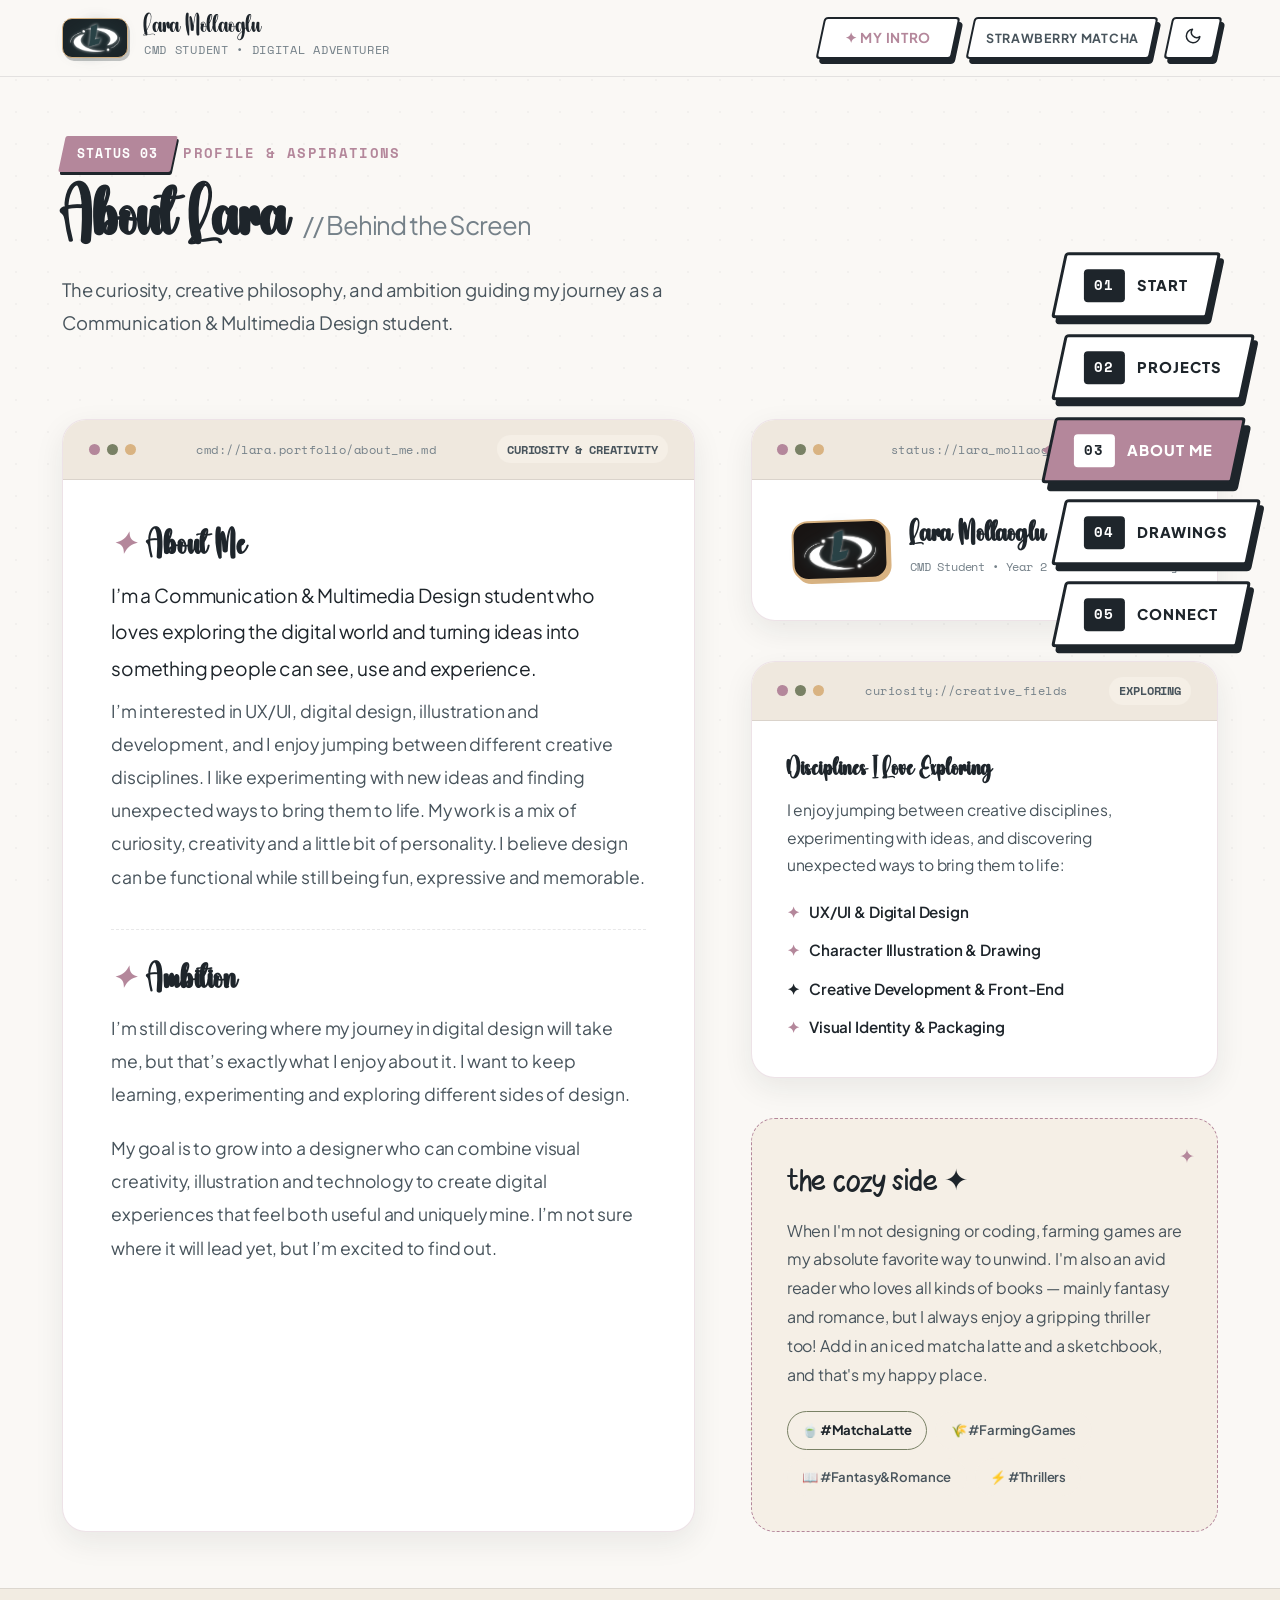
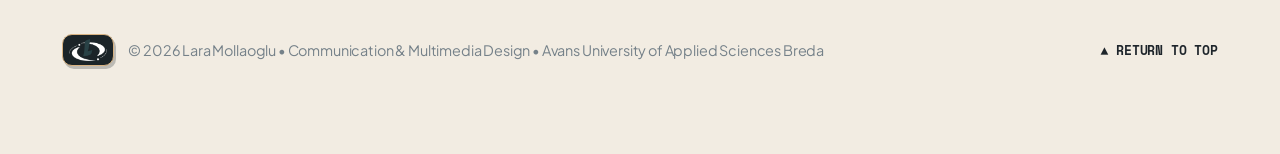
==== about.html @ a2441708 "Mijn portfolio dit zijn alle bestanden van mijn portfolio" ====
<!DOCTYPE html>
<html lang="en" data-theme="light">
<head>
  <meta charset="UTF-8">
  <meta name="viewport" content="width=device-width, initial-scale=1.0">
  <title>About Lara Mollaoglu — CMD Designer & Illustrator</title>
  <meta name="description" content="About Lara Mollaoglu — Communication & Multimedia Design student, illustrator, and digital adventurer.">
  <link rel="icon" type="image/png" href="images/logo.png">

  <link rel="preconnect" href="https://fonts.googleapis.com">
  <link rel="preconnect" href="https://fonts.gstatic.com" crossorigin>
  <link href="https://fonts.googleapis.com/css2?family=Plus+Jakarta+Sans:wght@300;400;500;600;700;800&family=Space+Mono:ital,wght@0,400;0,700;1,400&display=swap" rel="stylesheet">

  <link rel="stylesheet" href="css/style.css">
  <link rel="stylesheet" href="css/animations.css">
</head>
<body>

  <div class="bg-atmosphere" aria-hidden="true"></div>

  <!-- Header -->
  <header class="site-header">
    <div class="container header-container">
      <a href="index.html" class="brand-link" aria-label="Lara Mollaoglu Home">
        <!-- Dark plum backing so white in logo is clearly visible -->
        <div class="brand-logo-frame">
          <img src="images/logo.png" alt="Lara Mollaoglu Logo" class="brand-logo-img">
        </div>
        <div class="brand-text-wrap">
          <span class="brand-name">Lara Mollaoglu</span>
          <span class="brand-sub">CMD Student • Digital Adventurer</span>
        </div>
      </a>

      <div class="header-controls">
        <button class="ctrl-btn" id="replayIntroBtn" title="Play reading cafe bookmark menu">
          <span style="font-size: 0.85rem; font-weight: 700; color: var(--accent-btn);">✦ My Intro</span>
        </button>

        <!-- Palette Switcher -->
        <button class="ctrl-btn" id="paletteToggleBtn" title="Switch between 3 curated cafe palettes" style="padding: 0.45rem 0.85rem;">
          <span id="paletteLabel" style="font-size: 0.78rem; font-weight: 700; color: var(--text-secondary);">Strawberry Matcha</span>
        </button>

        <button class="ctrl-btn ctrl-btn-icon" id="themeToggleBtn" aria-label="Toggle theme">
          <span id="themeIcon">
            <svg width="18" height="18" viewBox="0 0 24 24" fill="none" stroke="currentColor" stroke-width="2" stroke-linecap="round" stroke-linejoin="round">
              <path d="M21 12.79A9 9 0 1 1 11.21 3 7 7 0 0 0 21 12.79z"></path>
            </svg>
          </span>
        </button>
      </div>
    </div>
  </header>

  <!-- Right-Side Navigation Dock -->
  <nav class="p5-nav-dock" aria-label="Portfolio Command Navigation">
    <a href="index.html" class="p5-nav-item" title="Home Page">
      <div class="p5-nav-btn">
        <div class="p5-nav-btn-inner">
          <span class="p5-nav-num">01</span>
          <span class="p5-nav-label">START</span>
        </div>
      </div>
    </a>

    <a href="projects.html" class="p5-nav-item" title="Projects & Case Studies">
      <div class="p5-nav-btn">
        <div class="p5-nav-btn-inner">
          <span class="p5-nav-num">02</span>
          <span class="p5-nav-label">PROJECTS</span>
        </div>
      </div>
    </a>

    <a href="about.html" class="p5-nav-item active" title="About Lara & Ambitions">
      <div class="p5-nav-btn">
        <div class="p5-nav-btn-inner">
          <span class="p5-nav-num">03</span>
          <span class="p5-nav-label">ABOUT ME</span>
        </div>
      </div>
    </a>

    <a href="illustrations.html" class="p5-nav-item" title="Illustrations & Drawings">
      <div class="p5-nav-btn">
        <div class="p5-nav-btn-inner">
          <span class="p5-nav-num">04</span>
          <span class="p5-nav-label">DRAWINGS</span>
        </div>
      </div>
    </a>

    <a href="contact.html" class="p5-nav-item" title="Contact & Calling Card">
      <div class="p5-nav-btn">
        <div class="p5-nav-btn-inner">
          <span class="p5-nav-num">05</span>
          <span class="p5-nav-label">CONNECT</span>
        </div>
      </div>
    </a>
  </nav>

  <main class="page-header-spacing">
    <div class="container">
      
      <!-- Page Title Header -->
      <div class="section-header-block">
        <div class="section-category">
          <span class="p5-tag p5-tag-rose"><span>STATUS 03</span></span>
          <span>Profile & Aspirations</span>
        </div>
        <h1 class="section-title">
          About Lara <span style="font-size: 1.6rem; color: var(--text-muted); font-family: var(--font-sans); font-weight: 400;">// Behind the Screen</span>
        </h1>
        <p class="section-title-sub">
          The curiosity, creative philosophy, and ambition guiding my journey as a Communication & Multimedia Design student.
        </p>
      </div>

      <div class="about-grid">
        
        <!-- Left: Narrative App Window with Lara's Exact Text -->
        <div class="app-window story-window">
          <div class="window-titlebar">
            <div class="window-dots">
              <span class="window-dot dot-1"></span>
              <span class="window-dot dot-2"></span>
              <span class="window-dot dot-3"></span>
            </div>
            <span class="window-title">cmd://lara.portfolio/about_me.md</span>
            <span class="window-badge">CURIOSITY & CREATIVITY</span>
          </div>

          <div class="window-content story-card-body">
            <div>
              <h2 class="story-heading">
                <i>✦</i> About Me
              </h2>
              <p class="lead-paragraph">
                I’m a Communication & Multimedia Design student who loves exploring the digital world and turning ideas into something people can see, use and experience.
              </p>
              <p class="body-paragraph">
                I’m interested in UX/UI, digital design, illustration and development, and I enjoy jumping between different creative disciplines. I like experimenting with new ideas and finding unexpected ways to bring them to life. My work is a mix of curiosity, creativity and a little bit of personality. I believe design can be functional while still being fun, expressive and memorable.
              </p>
            </div>

            <div style="border-top: 1px dashed var(--border-subtle); padding-top: 2rem;">
              <h2 class="story-heading">
                <i>✦</i> Ambition
              </h2>
              <p class="body-paragraph">
                I’m still discovering where my journey in digital design will take me, but that’s exactly what I enjoy about it. I want to keep learning, experimenting and exploring different sides of design.
              </p>
              <p class="body-paragraph" style="margin-top: 1.2rem;">
                My goal is to grow into a designer who can combine visual creativity, illustration and technology to create digital experiences that feel both useful and uniquely mine. I’m not sure where it will lead yet, but I’m excited to find out.
              </p>
            </div>
          </div>
        </div>

        <!-- Right: Profile Card and Cozy Reading & Gaming Corner (SKILLS REMOVED AS REQUESTED) -->
        <div class="side-profile-column">
          
          <div class="app-window profile-summary-window">
            <div class="window-titlebar">
              <div class="window-dots">
                <span class="window-dot dot-1"></span>
                <span class="window-dot dot-2"></span>
                <span class="window-dot dot-3"></span>
              </div>
              <span class="window-title">status://lara_mollaoglu</span>
              <span class="window-badge">ACTIVE</span>
            </div>

            <div class="window-content" style="padding: 2.5rem;">
              <div class="profile-card-header" style="margin-bottom: 0;">
                <div class="profile-avatar-box">
                  <img src="images/logo.png" alt="Lara logo">
                </div>
                <div>
                  <h3 class="profile-name-title">Lara Mollaoglu</h3>
                  <span class="profile-sub-title font-mono">CMD Student • Year 2 • Avans University</span>
                </div>
              </div>
            </div>
          </div>

          <!-- Creative Disciplines of Interest Note -->
          <div class="app-window" style="padding: 0;">
            <div class="window-titlebar">
              <div class="window-dots">
                <span class="window-dot dot-1"></span>
                <span class="window-dot dot-2"></span>
                <span class="window-dot dot-3"></span>
              </div>
              <span class="window-title">curiosity://creative_fields</span>
              <span class="window-badge">EXPLORING</span>
            </div>
            <div style="padding: 2.2rem;">
              <h3 style="font-family: var(--font-serif); font-size: 1.35rem; margin-bottom: 0.8rem; color: var(--text-primary);">
                Disciplines I Love Exploring
              </h3>
              <p style="font-size: 0.98rem; line-height: 1.75; color: var(--text-secondary); margin-bottom: 1.2rem;">
                I enjoy jumping between creative disciplines, experimenting with ideas, and discovering unexpected ways to bring them to life:
              </p>
              <div style="display: flex; flex-direction: column; gap: 0.65rem;">
                <div style="display: flex; align-items: center; gap: 0.6rem; font-size: 0.95rem; font-weight: 600;">
                  <span style="color: var(--c-primary);">✦</span> UX/UI & Digital Design
                </div>
                <div style="display: flex; align-items: center; gap: 0.6rem; font-size: 0.95rem; font-weight: 600;">
                  <span style="color: var(--c-rose);">✦</span> Character Illustration & Drawing
                </div>
                <div style="display: flex; align-items: center; gap: 0.6rem; font-size: 0.95rem; font-weight: 600;">
                  <span style="color: var(--c-sage);">✦</span> Creative Development & Front-End
                </div>
                <div style="display: flex; align-items: center; gap: 0.6rem; font-size: 0.95rem; font-weight: 600;">
                  <span style="color: var(--c-primary);">✦</span> Visual Identity & Packaging
                </div>
              </div>
            </div>
          </div>

          <!-- Cozy Reading & Gaming Corner Note (Updated with Farming Games & Book Genres) -->
          <div class="cozy-note-card">
            <div class="cozy-note-title">the cozy side ✦</div>
            <p class="cozy-note-text">
              When I'm not designing or coding, farming games are my absolute favorite way to unwind. I'm also an avid reader who loves all kinds of books — mainly fantasy and romance, but I always enjoy a gripping thriller too! Add in an iced matcha latte and a sketchbook, and that's my happy place.
            </p>
            <div style="margin-top: 1rem; display: flex; gap: 0.5rem; flex-wrap: wrap;">
              <span class="tag-pill" style="border-color: var(--c-matcha); color: var(--c-espresso); background: var(--c-matcha-soft); font-weight: 700;">🍵 #MatchaLatte</span>
              <span class="tag-pill">🌾 #FarmingGames</span>
              <span class="tag-pill">📖 #Fantasy&Romance</span>
              <span class="tag-pill">⚡ #Thrillers</span>
            </div>
          </div>

        </div>

      </div>

    </div>
  </main>

  <footer class="site-footer">
    <div class="container footer-content-row">
      <div style="display: flex; align-items: center; gap: 0.9rem;">
        <div class="brand-logo-frame" style="width: 52px; height: 32px; padding: 2px 4px;">
          <img src="images/logo.png" alt="Lara logo" style="height: 22px; width: auto;">
        </div>
        <span class="footer-copy">
          &copy; 2026 Lara Mollaoglu • Communication & Multimedia Design • Avans University of Applied Sciences Breda
        </span>
      </div>

      <a href="#" class="footer-back-top">
        <span>▲ Return to Top</span>
      </a>
    </div>
  </footer>

  <script src="js/main.js"></script>
</body>
</html>
---- css/style.css ----
/* ==========================================================================
   LARA MOLLAOGLU — PORTFOLIO DESIGN SYSTEM
   Cozy Restaurant & Bookish Cafe Palette:
   - #294246 (Freinacht Slate-Teal - exact color of logo 'L')
   - #0D2225 (Midnight Dark Forest Slate)
   - #221E1C (Espresso Dark Roast - rich bookish text & borders)
   - #452F29 (English Walnut - warm chocolate-coffee accents)
   - #655150 (Robeson Rose - warm vintage cafe mauve)
   - #9F9F9D (Smog - soft warm stone gray)
   - #CDB58E (Warm Caramel Latte / Bookish Parchment Gold)
   - #603A2A (Roasted Cacao)
   - #8E887F (Book Cloth Taupe)
   - #2A1B15 (Dark Roasted Coffee Bean)
   - #111B2F (Midnight Ink Navy)
   - #8E9B78 (Matcha Latte Green)
   ========================================================================== */

/* @font-face declarations */
@font-face {
  font-family: 'BookSignature';
  src: url('../fonts/BookSignature-aY3Yx.otf') format('opentype');
  font-weight: normal;
  font-style: normal;
  font-display: swap;
}

@font-face {
  font-family: 'CuteNotebook';
  src: url('../fonts/CuteNotebookPERSONALUSE-7bc0.woff2') format('woff2'),
       url('../fonts/CuteNotebookPersonalUse-7OAEV.ttf') format('truetype');
  font-weight: normal;
  font-style: normal;
  font-display: swap;
}

/* ==========================================================================
   COLOR SYSTEM — USER-REQUESTED PALETTES:
   PALETTE 1: #3D2B1F (Bistre) - #8E9680 (Matcha Sage) - #A37C76 (Dusty Rose) - #D9B382 (Caramel) - #E6D8C1 (Oat Milk)
   PALETTE 2: #8C6046 (Cinnamon) - #F1E4CC (Vanilla) - #96584E (Terracotta) - #798165 (Matcha Olive) - #2C2725 (Espresso)
   ========================================================================== */
:root {
  /* Cute Cafe & Matcha Palette Tokens (Zero Brownish Mud) */
  --c-teal:        #294246;  /* Slate-Teal (from Logo 'L') */
  --c-midnight:    #0D2225;  /* Deep Pine / Midnight */
  --c-slate-ink:   #1E252B;  /* Deep Slate Ink (High Readability Text, 13.8:1 Contrast) */
  --c-rose:        #B4879B;  /* Cute Dusty Rose / Strawberry Milk */
  --c-caramel:     #D9B382;  /* Warm Caramel Honey / Butterscotch */
  --c-matcha:      #798165;  /* Matcha Latte Green */
  --c-matcha-sage: #8E9680;  /* Soft Matcha Sage */
  --c-cream-paper: #FAF8F5;  /* Cozy Warm Cafe Paper (Eye-Cozy, Not Dark) */
  --c-cream-soft:  #F4EFE6;  /* Soft Warm Milk Foam */
  --c-smog:        #9F9F9D;  /* Clean Light Gray */

  /* Active Aliases */
  --c-primary:     var(--c-rose);
  --c-accent:      var(--c-caramel);
  --c-secondary:   var(--c-slate-ink);
  --c-walnut:      var(--c-slate-ink);

  /* Typography */
  --font-serif: 'BookSignature', 'Playfair Display', Georgia, serif;
  --font-hand: 'CuteNotebook', 'Patrick Hand', cursive, sans-serif;
  --font-sans: 'Plus Jakarta Sans', -apple-system, BlinkMacSystemFont, 'Segoe UI', Roboto, Helvetica, Arial, sans-serif;
  --font-mono: 'Space Mono', SFMono-Regular, Menlo, Monaco, Consolas, monospace;

  /* Spacing Scale */
  --space-xs: 0.4rem;
  --space-sm: 0.85rem;
  --space-md: 1.6rem;
  --space-lg: 3rem;
  --space-xl: 5rem;
  --space-2xl: 7.5rem;

  /* Radii */
  --radius-sm: 8px;
  --radius-md: 16px;
  --radius-lg: 24px;
  --radius-xl: 32px;
  --radius-pill: 9999px;

  /* Transitions */
  --ease-p5: cubic-bezier(0.19, 1, 0.22, 1);
  --ease-smooth: cubic-bezier(0.4, 0, 0.2, 1);
  --trans-fast: 0.2s var(--ease-smooth);
  --trans-base: 0.35s var(--ease-smooth);
  --trans-p5: 0.45s var(--ease-p5);
}

/* ==========================================================================
   DEFAULT LIGHT THEME: CUTE COZY CAFE (NON-BROWN, EYE-COZY & ULTRA-READABLE)
   ========================================================================== */
[data-theme="light"],
[data-theme="light"][data-palette="palette1"] {
  --bg-canvas: #FAF8F5;          /* Warm, Soft Cafe Paper (Eye-Cozy, Not Dark) */
  --bg-canvas-subtle: #F2ECE2;   /* Soft warm milk foam surface */
  --bg-card: #FFFFFF;            /* Pure Crisp White Paper Card */
  --bg-card-subtle: #F5EFE6;     /* Creamy Latte Surface */
  --bg-window-bar: #EFE8DE;      /* Cute Cafe Menu Bar */
  --bg-tag: #EFE8DE;
  --bg-tag-hover: #E3D9CC;

  --text-primary: #1E252B;       /* Deep Slate-Ink (13.8:1 Contrast, Zero Brown Mud!) */
  --text-secondary: #48545C;     /* Readable Slate Neutral */
  --text-muted: #758189;         /* Soft Clean Slate */
  --text-contrast: #FFFFFF;

  --accent-btn: #B4879B;         /* Cute Dusty Rose Button */
  --accent-btn-hover: #1E252B;
  --accent-caramel: #D9B382;     /* Warm Honey Caramel */
  --accent-rose: #B4879B;        /* Dusty Rose / Strawberry Cream */
  --accent-teal: #294246;        /* Slate Teal (from logo) */
  --accent-matcha: #798165;      /* Matcha Latte Green */
  --accent-matcha-soft: #E5EBDD;

  --border-subtle: rgba(30, 37, 43, 0.10);
  --border-card: rgba(180, 135, 155, 0.24);
  --border-strong: #1E252B;

  --nav-bg: rgba(250, 248, 245, 0.94);
  --nav-text: #1E252B;
  --nav-active-bg: #B4879B;
  --nav-active-text: #FFFFFF;

  --shadow-sm: 0 4px 14px rgba(30, 37, 43, 0.05);
  --shadow-md: 0 10px 30px rgba(30, 37, 43, 0.08);
  --shadow-lg: 0 20px 48px rgba(30, 37, 43, 0.12);
  --shadow-p5: 4px 5px 0px #1E252B;

  --window-dot-1: #B4879B;       /* Rose */
  --window-dot-2: #798165;       /* Matcha */
  --window-dot-3: #D9B382;       /* Caramel */
}

/* ==========================================================================
   PALETTE 2: LAVENDER BOOKSHOP & MATCHA CORNER
   Theme: Cozy antique bookshop paper, deep berry slate ink, lilac & matcha
   - 70% Background: #F7F3EE (Antique Book Paper)
   - 15% Cards / Surface: #FFFFFF (White Card) & #E9E3EC (Lavender Mist)
   - 10% Text: #302631 (Deep Berry Slate — 11.5:1 Contrast, Zero Mud)
   - 5% Buttons: #80658C (Plum Lilac) & #B4879B (Dusty Rose)
   - Accents: #A5AD98 (Matcha Sage) & #D9B382 (Caramel Bookmark)
   ========================================================================== */
[data-theme="light"][data-palette="palette2"] {
  --bg-canvas: #F7F3EE;          /* Antique Linen Book Paper */
  --bg-canvas-subtle: #EFE8EB;   /* Lavender tint surface */
  --bg-card: #FFFFFF;            /* Pure Crisp White Paper Card */
  --bg-card-subtle: #E9E3EC;     /* Soft Lavender Surface */
  --bg-window-bar: #E8E0EC;      /* Lavender-tinted book trim */
  --bg-tag: #E9E3EC;
  --bg-tag-hover: #DDD4E2;

  --text-primary: #302631;       /* Deep Berry-Slate (11.5:1 Contrast) */
  --text-secondary: #584B59;     /* Soft Berry Slate */
  --text-muted: #817282;         /* Muted Slate */
  --text-contrast: #FFFFFF;

  --accent-btn: #80658C;         /* Soft Plum / Lilac Button */
  --accent-btn-hover: #302631;
  --accent-caramel: #D9B382;     /* Honey Caramel */
  --accent-rose: #B4879B;        /* Dusty Rose Bookmark */
  --accent-teal: #294246;        /* Slate Teal */
  --accent-matcha: #A5AD98;      /* Matcha Sage Green */
  --accent-matcha-soft: #DFE4DA;

  --border-subtle: rgba(48, 38, 49, 0.10);
  --border-card: rgba(128, 101, 140, 0.22);
  --border-strong: #302631;

  --nav-bg: rgba(247, 243, 238, 0.94);
  --nav-text: #302631;
  --nav-active-bg: #80658C;
  --nav-active-text: #FFFFFF;

  --shadow-sm: 0 4px 14px rgba(48, 38, 49, 0.05);
  --shadow-md: 0 10px 30px rgba(48, 38, 49, 0.08);
  --shadow-lg: 0 20px 48px rgba(48, 38, 49, 0.12);
  --shadow-p5: 4px 5px 0px #302631;

  --window-dot-1: #80658C;       /* Plum */
  --window-dot-2: #A5AD98;       /* Matcha Sage */
  --window-dot-3: #B4879B;       /* Rose */
}

/* ==========================================================================
   PALETTE 3: VANILLA CREAM & ROSE LATTE
   Theme: Soft vanilla custard cream, deep slate ink, warm rose & butterscotch
   - 70% Background: #F1E4CC (Vanilla Custard Cream)
   - 15% Cards / Surface: #FFFFFF (White Card) & #E8DCBE (Vanilla Foam)
   - 10% Text: #1E252B (Deep Slate Ink — 12.2:1 Contrast, Zero Mud)
   - 5% Buttons: #A37C76 (Warm Rose Latte) & #D9B382 (Butterscotch Caramel)
   - Accents: #8E9680 (Matcha Sage) & #9F9F9D (Clean Stone Gray)
   ========================================================================== */
[data-theme="light"][data-palette="palette3"] {
  --bg-canvas: #F1E4CC;          /* Warm Vanilla Cream Foam */
  --bg-canvas-subtle: #E6D7BA;   /* Vanilla Custard Surface */
  --bg-card: #FFFFFF;            /* Pure Crisp White Paper Card */
  --bg-card-subtle: #FAF5EA;     /* Very Soft Cream */
  --bg-window-bar: #E8D9BD;      /* Soft Bakery Bar */
  --bg-tag: #E8D9BD;
  --bg-tag-hover: #DBC8A6;

  --text-primary: #1E252B;       /* Deep Slate Ink (12.2:1 Contrast) */
  --text-secondary: #42525A;     /* Soft Deep Slate */
  --text-muted: #728188;         /* Clean Slate Muted */
  --text-contrast: #FFFFFF;

  --accent-btn: #A37C76;         /* Warm Rose Latte Button */
  --accent-btn-hover: #1E252B;
  --accent-caramel: #D9B382;     /* Butterscotch Caramel */
  --accent-rose: #A37C76;        /* Warm Dusty Rose */
  --accent-teal: #294246;        /* Slate Teal */
  --accent-matcha: #8E9680;      /* Matcha Sage */
  --accent-matcha-soft: #DDE4D7;

  --border-subtle: rgba(30, 37, 43, 0.12);
  --border-card: rgba(163, 124, 118, 0.25);
  --border-strong: #1E252B;

  --nav-bg: rgba(241, 228, 204, 0.94);
  --nav-text: #1E252B;
  --nav-active-bg: #A37C76;
  --nav-active-text: #FFFFFF;

  --shadow-sm: 0 4px 14px rgba(30, 37, 43, 0.05);
  --shadow-md: 0 10px 30px rgba(30, 37, 43, 0.08);
  --shadow-lg: 0 20px 48px rgba(30, 37, 43, 0.12);
  --shadow-p5: 4px 5px 0px #1E252B;

  --window-dot-1: #A37C76;       /* Rose Latte */
  --window-dot-2: #8E9680;       /* Matcha Sage */
  --window-dot-3: #D9B382;       /* Butterscotch */
}

/* ==========================================================================
   DARK THEME: MIDNIGHT INK & STARLIGHT (CLEAN & NON-MUDDY)
   ========================================================================== */
/* ==========================================================================
   DARK THEME PALETTE 1: STRAWBERRY MATCHA (MIDNIGHT MATCHA & DUSTY ROSE NIGHT)
   ========================================================================== */
[data-theme="dark"],
[data-theme="dark"][data-palette="palette1"] {
  --bg-canvas: #0F1716;          /* Deep Midnight Matcha-Slate */
  --bg-canvas-subtle: #162220;   /* Subtle Midnight Matcha Surface */
  --bg-card: #1D2B29;            /* Deep Matcha Card */
  --bg-card-subtle: #253634;     /* Elevated Card Surface */
  --bg-window-bar: #162220;
  --bg-tag: #253634;
  --bg-tag-hover: #304542;

  --text-primary: #FAF8F5;       /* Warm Starlight Paper Text (15.8:1 Contrast) */
  --text-secondary: #C4D4D1;     /* Soft Starlight Teal */
  --text-muted: #8AA09C;         /* Muted Slate Teal */
  --text-contrast: #0F1716;

  --accent-btn: #B4879B;         /* Cute Dusty Rose Button */
  --accent-btn-hover: #D9B382;
  --accent-rose: #B4879B;        /* Rose Starlight */
  --accent-caramel: #D9B382;     /* Warm Honey Caramel */
  --accent-teal: #3D6469;
  --accent-matcha: #8E9680;      /* Matcha Sage */
  --accent-matcha-soft: #253634;

  --border-subtle: rgba(250, 248, 245, 0.12);
  --border-card: rgba(180, 135, 155, 0.35);
  --border-strong: #B4879B;

  --nav-bg: rgba(15, 23, 22, 0.94);
  --nav-text: #FAF8F5;
  --nav-active-bg: #B4879B;
  --nav-active-text: #FFFFFF;

  --shadow-sm: 0 4px 16px rgba(0, 0, 0, 0.5);
  --shadow-md: 0 12px 36px rgba(0, 0, 0, 0.65);
  --shadow-lg: 0 24px 60px rgba(0, 0, 0, 0.8);
  --shadow-p5: 4px 5px 0px #080C0B;

  --window-dot-1: #B4879B;
  --window-dot-2: #8E9680;
  --window-dot-3: #D9B382;
}

/* ==========================================================================
   DARK THEME PALETTE 2: LAVENDER BOOKSHOP (MIDNIGHT PLUM & TWILIGHT LILAC NIGHT)
   ========================================================================== */
[data-theme="dark"][data-palette="palette2"] {
  --bg-canvas: #151017;          /* Deep Twilight Plum Ink */
  --bg-canvas-subtle: #1F1822;   /* Plum Surface */
  --bg-card: #281F2C;            /* Deep Lavender Slate Card */
  --bg-card-subtle: #332838;     /* Elevated Card Surface */
  --bg-window-bar: #1F1822;
  --bg-tag: #332838;
  --bg-tag-hover: #423548;

  --text-primary: #F7F3EE;       /* Soft Linen Paper Text (14.9:1 Contrast) */
  --text-secondary: #D8CFDC;     /* Soft Twilight Lilac */
  --text-muted: #9E8FA5;         /* Muted Lilac Slate */
  --text-contrast: #151017;

  --accent-btn: #80658C;         /* Soft Plum / Lilac Button */
  --accent-btn-hover: #B4879B;
  --accent-rose: #B4879B;        /* Rose Starlight */
  --accent-caramel: #D9B382;     /* Warm Caramel Bookmark */
  --accent-teal: #3D6469;
  --accent-matcha: #A5AD98;      /* Matcha Sage */
  --accent-matcha-soft: #332838;

  --border-subtle: rgba(247, 243, 238, 0.12);
  --border-card: rgba(128, 101, 140, 0.35);
  --border-strong: #80658C;

  --nav-bg: rgba(21, 16, 23, 0.94);
  --nav-text: #F7F3EE;
  --nav-active-bg: #80658C;
  --nav-active-text: #FFFFFF;

  --shadow-sm: 0 4px 16px rgba(0, 0, 0, 0.5);
  --shadow-md: 0 12px 36px rgba(0, 0, 0, 0.65);
  --shadow-lg: 0 24px 60px rgba(0, 0, 0, 0.8);
  --shadow-p5: 4px 5px 0px #0A070B;

  --window-dot-1: #80658C;
  --window-dot-2: #A5AD98;
  --window-dot-3: #B4879B;
}

/* ==========================================================================
   DARK THEME PALETTE 3: VANILLA ROSE LATTE (DEEP CACAO & BUTTERSCOTCH NIGHT)
   ========================================================================== */
[data-theme="dark"][data-palette="palette3"] {
  --bg-canvas: #161311;          /* Deep Cacao Slate Night */
  --bg-canvas-subtle: #201B18;   /* Roasted Cacao Surface */
  --bg-card: #2B2522;            /* Deep Bakery Roast Card */
  --bg-card-subtle: #362E2A;     /* Elevated Card Surface */
  --bg-window-bar: #201B18;
  --bg-tag: #362E2A;
  --bg-tag-hover: #473D38;

  --text-primary: #F1E4CC;       /* Creamy Vanilla Starlight (14.2:1 Contrast) */
  --text-secondary: #DAC9AD;     /* Soft Warm Vanilla */
  --text-muted: #A0907A;         /* Muted Warm Slate */
  --text-contrast: #161311;

  --accent-btn: #A37C76;         /* Warm Rose Latte Button */
  --accent-btn-hover: #D9B382;
  --accent-rose: #A37C76;        /* Rose Latte */
  --accent-caramel: #D9B382;     /* Golden Butterscotch Caramel */
  --accent-teal: #3D6469;
  --accent-matcha: #8E9680;      /* Matcha Sage */
  --accent-matcha-soft: #362E2A;

  --border-subtle: rgba(241, 228, 204, 0.12);
  --border-card: rgba(163, 124, 118, 0.35);
  --border-strong: #A37C76;

  --nav-bg: rgba(22, 19, 17, 0.94);
  --nav-text: #F1E4CC;
  --nav-active-bg: #A37C76;
  --nav-active-text: #FFFFFF;

  --shadow-sm: 0 4px 16px rgba(0, 0, 0, 0.5);
  --shadow-md: 0 12px 36px rgba(0, 0, 0, 0.65);
  --shadow-lg: 0 24px 60px rgba(0, 0, 0, 0.8);
  --shadow-p5: 4px 5px 0px #0A0807;

  --window-dot-1: #A37C76;
  --window-dot-2: #8E9680;
  --window-dot-3: #D9B382;
}

/* ==========================================================================
   RESET & BASE TYPOGRAPHY
   ========================================================================== */
*, *::before, *::after {
  box-sizing: border-box;
  margin: 0;
  padding: 0;
}

html {
  font-size: 16px;
  scroll-behavior: smooth;
  scroll-padding-top: 5rem;
}

body {
  font-family: var(--font-sans);
  background-color: var(--bg-canvas);
  color: var(--text-primary);
  line-height: 1.85;
  font-weight: 400;
  letter-spacing: -0.01em;
  transition: background-color var(--trans-base), color var(--trans-base);
  overflow-x: hidden;
  position: relative;
  min-height: 100vh;
  -webkit-font-smoothing: antialiased;
}

::selection {
  background: var(--c-primary);
  color: #FFFFFF;
}

p {
  margin-bottom: 1.35rem;
  line-height: 1.85;
  color: var(--text-secondary);
}

p:last-child {
  margin-bottom: 0;
}

.bg-atmosphere {
  position: fixed;
  top: 0;
  left: 0;
  width: 100vw;
  height: 100vh;
  pointer-events: none;
  z-index: 0;
  opacity: 0.35;
  background-image: 
    radial-gradient(var(--border-subtle) 1.2px, transparent 1.2px);
  background-size: 32px 32px;
}

.container {
  width: 100%;
  max-width: 1220px;
  margin: 0 auto;
  padding: 0 2rem;
  position: relative;
  z-index: 2;
}

.section-padding {
  padding: var(--space-2xl) 0;
}

.page-header-spacing {
  padding-top: 8.5rem;
  padding-bottom: 3.5rem;
}

h1, h2, h3, h4 {
  color: var(--text-primary);
  font-weight: 700;
  line-height: 1.25;
}

.font-serif {
  font-family: var(--font-serif);
  font-weight: normal;
}

.font-hand {
  font-family: var(--font-hand);
  font-weight: normal;
}

.font-mono {
  font-family: var(--font-mono);
}

/* ==========================================================================
   PERSONA 5 ANGULAR STYLING TOKENS
   ========================================================================== */
.p5-tag {
  display: inline-flex;
  align-items: center;
  gap: 0.4rem;
  background: var(--text-primary);
  color: #FFFFFF;
  padding: 0.38rem 0.95rem;
  font-size: 0.8rem;
  font-weight: 700;
  text-transform: uppercase;
  letter-spacing: 0.08em;
  transform: skewX(-12deg);
  box-shadow: 2px 3px 0px var(--c-primary);
  border-radius: 2px;
}

.p5-tag span {
  display: inline-block;
  transform: skewX(12deg);
}

.p5-tag.p5-tag-primary {
  background: var(--accent-btn);
  color: #FFFFFF;
  box-shadow: 2px 3px 0px var(--text-primary);
}

.p5-tag.p5-tag-rose {
  background: var(--accent-rose);
  color: #FFFFFF;
  box-shadow: 2px 3px 0px var(--text-primary);
}

.p5-tag.p5-tag-caramel {
  background: var(--accent-caramel);
  color: var(--text-primary);
  box-shadow: 2px 3px 0px var(--text-primary);
}

.p5-tag.p5-tag-teal {
  background: var(--accent-teal);
  color: #FFFFFF;
  box-shadow: 2px 3px 0px var(--text-primary);
}

.p5-tag.p5-tag-chestnut {
  background: var(--accent-btn);
  color: #FFFFFF;
  box-shadow: 2px 3px 0px var(--text-primary);
}

.p5-tag.p5-tag-matcha,
.p5-tag.p5-tag-sage {
  background: var(--accent-matcha);
  color: #FFFFFF;
  box-shadow: 2px 3px 0px var(--text-primary);
}

[data-theme="dark"] .p5-tag {
  box-shadow: 2px 3px 0px #000000;
}

[data-theme="dark"] .p5-tag.p5-tag-primary,
[data-theme="dark"] .p5-tag.p5-tag-rose,
[data-theme="dark"] .p5-tag.p5-tag-teal,
[data-theme="dark"] .p5-tag.p5-tag-chestnut {
  color: #FFFFFF;
  box-shadow: 2px 3px 0px #000000;
}

[data-theme="dark"] .p5-tag.p5-tag-caramel,
[data-theme="dark"] .p5-tag.p5-tag-matcha,
[data-theme="dark"] .p5-tag.p5-tag-sage {
  color: #0E1418;
  box-shadow: 2px 3px 0px #000000;
}

.section-header-block {
  margin-bottom: var(--space-xl);
  position: relative;
}

.section-category {
  display: inline-flex;
  align-items: center;
  gap: 0.6rem;
  font-family: var(--font-mono);
  font-size: 0.85rem;
  text-transform: uppercase;
  letter-spacing: 0.1em;
  color: var(--c-primary);
  margin-bottom: 0.8rem;
  font-weight: 700;
}

[data-theme="dark"] .section-category {
  color: var(--c-rose);
}

.section-title {
  font-size: clamp(2.3rem, 4.5vw, 3.6rem);
  font-family: var(--font-serif);
  letter-spacing: -0.02em;
  display: flex;
  align-items: baseline;
  gap: 1rem;
  flex-wrap: wrap;
}

.section-title-sub {
  font-size: 1.15rem;
  font-family: var(--font-sans);
  color: var(--text-secondary);
  font-weight: 400;
  max-width: 720px;
  margin-top: 1rem;
  line-height: 1.8;
}

/* ==========================================================================
   APP WINDOW CARD (Moodboard Bottom-Right Reference)
   ========================================================================== */
.app-window {
  background: var(--bg-card);
  border: 1px solid var(--border-card);
  border-radius: var(--radius-lg);
  box-shadow: var(--shadow-md);
  overflow: hidden;
  transition: transform var(--trans-base), box-shadow var(--trans-base), border-color var(--trans-base);
  position: relative;
}

.app-window:hover {
  box-shadow: var(--shadow-lg);
  border-color: var(--c-primary);
}

.window-titlebar {
  display: flex;
  align-items: center;
  justify-content: space-between;
  padding: 0.95rem 1.6rem;
  background: var(--bg-window-bar);
  border-bottom: 1px solid var(--border-subtle);
  user-select: none;
}

.window-dots {
  display: flex;
  gap: 7px;
  align-items: center;
}

.window-dot {
  width: 11px;
  height: 11px;
  border-radius: 50%;
  display: inline-block;
}

.dot-1 { background-color: var(--window-dot-1); }
.dot-2 { background-color: var(--window-dot-2); }
.dot-3 { background-color: var(--window-dot-3); }

.window-title {
  font-family: var(--font-mono);
  font-size: 0.78rem;
  color: var(--text-muted);
  letter-spacing: 0.04em;
}

.window-badge {
  font-family: var(--font-mono);
  font-size: 0.72rem;
  background: var(--bg-card-subtle);
  color: var(--text-secondary);
  padding: 0.22rem 0.65rem;
  border-radius: var(--radius-pill);
  font-weight: 600;
}

.window-content {
  padding: 3rem;
}

@media (max-width: 768px) {
  .window-content {
    padding: 1.85rem;
  }
}

.tag-pill {
  display: inline-flex;
  align-items: center;
  background: var(--bg-card-subtle);
  color: var(--text-secondary);
  font-size: 0.82rem;
  font-weight: 600;
  padding: 0.38rem 0.9rem;
  border-radius: var(--radius-pill);
  transition: all var(--trans-fast);
  text-decoration: none;
  border: 1px solid transparent;
}

.tag-pill:hover {
  background: var(--bg-tag-hover);
  color: var(--text-primary);
  border-color: var(--border-subtle);
}

.tag-pill.active {
  background: var(--c-primary);
  color: #FFFFFF;
}

[data-theme="dark"] .tag-pill.active {
  background: var(--c-rose);
  color: #FFFFFF;
}

/* ==========================================================================
   TOP HEADER & BRAND LOGO
   ========================================================================== */
.site-header {
  position: fixed;
  top: 0;
  left: 0;
  width: 100%;
  height: 4.8rem;
  background: var(--nav-bg);
  backdrop-filter: blur(14px);
  -webkit-backdrop-filter: blur(14px);
  border-bottom: 1px solid var(--border-subtle);
  z-index: 800;
  transition: background-color var(--trans-base);
}

.header-container {
  display: flex;
  align-items: center;
  justify-content: space-between;
  height: 100%;
}

.brand-link {
  display: flex;
  align-items: center;
  gap: 1rem;
  text-decoration: none;
  color: var(--text-primary);
}

/* High-Contrast Frame: Deep Slate-Navy Backing so White Rings & Blue-ish L POP */
.brand-logo-frame {
  display: flex;
  align-items: center;
  justify-content: center;
  width: 66px; /* Wide 16:9 proportion for planetary orbital logo */
  height: 40px;
  border-radius: 10px;
  background: #1B2428; /* Deep slate-navy backing (zero brown, maximum pop for white & teal) */
  border: 1.5px solid var(--accent-caramel); /* Golden caramel cafe border */
  box-shadow: 2px 3px 0px rgba(27, 36, 40, 0.25);
  padding: 3px 6px;
  transition: transform var(--trans-p5), box-shadow var(--trans-p5), border-color var(--trans-fast);
}

.brand-link:hover .brand-logo-frame {
  transform: rotate(-3deg) scale(1.06);
  border-color: #FFF2D6;
  box-shadow: 3px 4px 0px var(--accent-caramel);
}

.brand-logo-img {
  height: 28px;
  width: auto;
  max-width: 100%;
  object-fit: contain;
  /* Radiant celestial pop: white orbital rings glow & blue-ish L has rich depth */
  filter: drop-shadow(0 0 1.5px rgba(255, 255, 255, 0.75)) drop-shadow(0 0 8px rgba(41, 66, 70, 0.8));
}

[data-theme="dark"] .brand-logo-frame {
  background: #090E11;
  border-color: var(--accent-caramel);
  box-shadow: 2px 3px 0px #000000;
}

.brand-text-wrap {
  display: flex;
  flex-direction: column;
}

.brand-name {
  font-family: var(--font-serif);
  font-size: 1.35rem;
  line-height: 1.1;
  letter-spacing: -0.01em;
}

.brand-sub {
  font-family: var(--font-mono);
  font-size: 0.72rem;
  color: var(--text-muted);
  text-transform: uppercase;
  letter-spacing: 0.06em;
}

.header-controls {
  display: flex;
  align-items: center;
  gap: 0.85rem;
}

.ctrl-btn {
  display: inline-flex;
  align-items: center;
  justify-content: center;
  gap: 0.5rem;
  height: 2.6rem;
  padding: 0 1rem;
  background: var(--bg-card);
  color: var(--text-primary);
  border: 1px solid var(--border-card);
  border-radius: var(--radius-pill);
  font-size: 0.85rem;
  font-family: var(--font-sans);
  font-weight: 600;
  cursor: pointer;
  transition: all var(--trans-fast);
}

.ctrl-btn:hover {
  background: var(--bg-card-subtle);
  border-color: var(--c-primary);
  transform: translateY(-2px);
}

.ctrl-btn-icon {
  width: 2.6rem;
  padding: 0;
  border-radius: 50%;
}

/* ==========================================================================
   PERSONA 5 RIGHT-SIDE NAVIGATION DOCK (EXTRA BOLD, PROMINENT & PALETTE-REACTIVE)
   ========================================================================== */
.p5-nav-dock {
  position: fixed;
  right: 1.6rem;
  top: 50%;
  transform: translateY(-50%);
  z-index: 850;
  display: flex;
  flex-direction: column;
  gap: 1rem;
}

.p5-nav-item {
  position: relative;
  display: flex;
  align-items: center;
  text-decoration: none;
  outline: none;
}

.p5-nav-btn {
  display: flex;
  align-items: center;
  gap: 0.8rem;
  padding: 0.85rem 1.45rem;
  font-family: var(--font-sans);
  font-weight: 800;
  font-size: 0.92rem;
  letter-spacing: 0.07em;
  text-transform: uppercase;
  transform: skewX(-12deg);
  border-radius: 4px;
  transition: all var(--trans-p5);
  cursor: pointer;
}

/* Light Theme Navigation Button */
[data-theme="light"] .p5-nav-btn {
  background: #FFFFFF;
  color: var(--text-primary);
  border: 3px solid var(--text-primary);
  box-shadow: 5px 6px 0px var(--text-primary);
}

/* Dark Theme Navigation Button - Fully Palette Dynamic! */
[data-theme="dark"] .p5-nav-btn {
  background: var(--bg-card);
  color: var(--text-primary);
  border: 3px solid var(--accent-btn);
  box-shadow: 5px 6px 0px #000000, 0 0 16px rgba(0, 0, 0, 0.6);
}

.p5-nav-btn-inner {
  display: flex;
  align-items: center;
  gap: 0.75rem;
  transform: skewX(12deg);
}

.p5-nav-num {
  font-family: var(--font-mono);
  font-size: 0.85rem;
  font-weight: 800;
  padding: 0.25rem 0.65rem;
  border-radius: 4px;
}

[data-theme="light"] .p5-nav-num {
  background: var(--text-primary);
  color: #FFFFFF;
}

[data-theme="dark"] .p5-nav-num {
  background: var(--accent-btn);
  color: #FFFFFF;
}

.p5-nav-label {
  font-weight: 800;
}

.p5-nav-item:hover .p5-nav-btn,
.p5-nav-item.active .p5-nav-btn {
  transform: skewX(-12deg) translateX(-10px);
}

[data-theme="light"] .p5-nav-item:hover .p5-nav-btn,
[data-theme="light"] .p5-nav-item.active .p5-nav-btn {
  background: var(--accent-btn);
  color: #FFFFFF;
  border-color: var(--text-primary);
  box-shadow: 7px 8px 0px var(--text-primary);
}

[data-theme="light"] .p5-nav-item:hover .p5-nav-num,
[data-theme="light"] .p5-nav-item.active .p5-nav-num {
  background: #FFFFFF;
  color: var(--text-primary);
}

/* Dark Theme Active & Hover - Fully Palette Dynamic */
[data-theme="dark"] .p5-nav-item:hover .p5-nav-btn,
[data-theme="dark"] .p5-nav-item.active .p5-nav-btn {
  background: var(--accent-btn);
  color: #FFFFFF;
  border-color: #FFFFFF;
  box-shadow: 7px 8px 0px #000000;
}

[data-theme="dark"] .p5-nav-item:hover .p5-nav-num,
[data-theme="dark"] .p5-nav-item.active .p5-nav-num {
  background: #FFFFFF;
  color: var(--accent-btn);
}

.p5-nav-item::before {
  content: '';
  position: absolute;
  left: -16px;
  top: 50%;
  transform: translateY(-50%) scale(0);
  width: 0;
  height: 0;
  border-top: 7px solid transparent;
  border-bottom: 7px solid transparent;
  border-right: 10px solid var(--accent-btn);
  transition: transform var(--trans-p5);
}

.p5-nav-item.active::before {
  transform: translateY(-50%) scale(1);
}

@media (max-width: 1240px) {
  .p5-nav-dock {
    top: auto;
    bottom: 1.2rem;
    right: 50%;
    transform: translateX(50%);
    flex-direction: row;
    gap: 0.4rem;
    background: var(--nav-bg);
    padding: 0.5rem 0.8rem;
    border-radius: var(--radius-pill);
    box-shadow: var(--shadow-lg);
    border: 1px solid var(--border-card);
    backdrop-filter: blur(14px);
    -webkit-backdrop-filter: blur(14px);
    width: auto;
    max-width: 95vw;
    overflow-x: auto;
  }

  .p5-nav-btn {
    padding: 0.45rem 0.85rem;
    font-size: 0.75rem;
    transform: none;
    box-shadow: none;
    border-radius: var(--radius-pill);
  }

  .p5-nav-btn-inner {
    transform: none;
    gap: 0.3rem;
  }

  .p5-nav-item:hover .p5-nav-btn,
  .p5-nav-item.active .p5-nav-btn {
    transform: translateY(-2px);
    box-shadow: none;
    border-radius: var(--radius-pill);
  }

  .p5-nav-item::before {
    display: none;
  }
}

/* ==========================================================================
   UNIFIED NAVIGATION BAR STYLE FOR ALL BUTTONS
   (Skewed, bold border, angular sharp corners, pop shadow)
   ========================================================================== */
.btn-p5,
.btn-secondary,
.pdf-link-btn,
.ctrl-btn,
.brandbook-mode-btn,
.brandbook-arrow-btn,
.cafe-enter-btn,
.project-modal-btn {
  display: inline-flex;
  align-items: center;
  justify-content: center;
  gap: 0.65rem;
  padding: 0.8rem 1.45rem;
  font-family: var(--font-sans);
  font-size: 0.88rem;
  font-weight: 800;
  letter-spacing: 0.05em;
  text-transform: uppercase;
  transform: skewX(-12deg);
  border-radius: 4px;
  text-decoration: none;
  cursor: pointer;
  transition: all var(--trans-p5);
}

.btn-p5 span,
.btn-secondary span,
.pdf-link-btn span,
.ctrl-btn span,
.brandbook-mode-btn span,
.brandbook-arrow-btn span,
.cafe-enter-btn span,
.project-modal-btn span {
  display: inline-block;
  transform: skewX(12deg);
}

/* Light Theme Navigation Button Styling */
[data-theme="light"] .btn-p5,
[data-theme="light"] .cafe-enter-btn,
[data-theme="light"] .project-modal-btn.btn-story {
  background: var(--accent-btn);
  color: #FFFFFF;
  border: 2.5px solid var(--text-primary);
  box-shadow: 4px 5px 0px var(--text-primary);
}

[data-theme="light"] .btn-secondary,
[data-theme="light"] .pdf-link-btn,
[data-theme="light"] .ctrl-btn,
[data-theme="light"] .brandbook-mode-btn,
[data-theme="light"] .brandbook-arrow-btn,
[data-theme="light"] .project-modal-btn.btn-gallery {
  background: #FFFFFF;
  color: var(--text-primary);
  border: 2.5px solid var(--text-primary);
  box-shadow: 4px 5px 0px var(--text-primary);
}

[data-theme="light"] .btn-p5:hover,
[data-theme="light"] .btn-secondary:hover,
[data-theme="light"] .pdf-link-btn:hover,
[data-theme="light"] .ctrl-btn:hover,
[data-theme="light"] .brandbook-mode-btn:hover,
[data-theme="light"] .brandbook-mode-btn.active,
[data-theme="light"] .brandbook-arrow-btn:hover,
[data-theme="light"] .cafe-enter-btn:hover,
[data-theme="light"] .project-modal-btn:hover {
  background: var(--accent-btn);
  color: #FFFFFF;
  border-color: var(--text-primary);
  box-shadow: 6px 7px 0px var(--text-primary);
  transform: skewX(-12deg) translateY(-2px);
}

/* Dark Theme Navigation Button Styling - Fully Palette Dynamic! */
[data-theme="dark"] .btn-p5,
[data-theme="dark"] .btn-secondary,
[data-theme="dark"] .pdf-link-btn,
[data-theme="dark"] .ctrl-btn,
[data-theme="dark"] .brandbook-mode-btn,
[data-theme="dark"] .brandbook-arrow-btn,
[data-theme="dark"] .cafe-enter-btn,
[data-theme="dark"] .project-modal-btn {
  background: var(--bg-card);
  color: var(--text-primary);
  border: 2.5px solid var(--accent-btn);
  box-shadow: 4px 5px 0px #000000;
}

[data-theme="dark"] .btn-p5:hover,
[data-theme="dark"] .btn-secondary:hover,
[data-theme="dark"] .pdf-link-btn:hover,
[data-theme="dark"] .ctrl-btn:hover,
[data-theme="dark"] .brandbook-mode-btn:hover,
[data-theme="dark"] .brandbook-mode-btn.active,
[data-theme="dark"] .brandbook-arrow-btn:hover,
[data-theme="dark"] .cafe-enter-btn:hover,
[data-theme="dark"] .project-modal-btn:hover {
  background: var(--accent-btn);
  color: #FFFFFF;
  border-color: #FFFFFF;
  box-shadow: 6px 7px 0px #000000;
  transform: skewX(-12deg) translateY(-2px);
}

/* ==========================================================================
   HERO SECTION
   ========================================================================== */
.hero-section {
  padding-top: 8.5rem;
  padding-bottom: 5.5rem;
  min-height: 85vh;
  display: flex;
  align-items: center;
  position: relative;
}

.hero-grid {
  display: grid;
  grid-template-columns: 1.15fr 0.85fr;
  gap: 3rem;
  align-items: center;
}

.hero-badge-row {
  display: flex;
  align-items: center;
  gap: 0.8rem;
  margin-bottom: 1.6rem;
  flex-wrap: wrap;
}

.hero-subhead-pill {
  font-family: var(--font-mono);
  font-size: 0.82rem;
  font-weight: 600;
  color: var(--text-secondary);
  background: var(--bg-card-subtle);
  border: 1px solid var(--border-subtle);
  padding: 0.38rem 0.95rem;
  border-radius: var(--radius-pill);
  display: inline-flex;
  align-items: center;
  gap: 0.5rem;
}

.hero-subhead-pill::before {
  content: '';
  width: 8px;
  height: 8px;
  border-radius: 50%;
  background: var(--c-sage);
}

.hero-title {
  font-family: var(--font-serif);
  font-size: clamp(2.8rem, 5.2vw, 4.3rem);
  line-height: 1.15;
  margin-bottom: 1.6rem;
  letter-spacing: -0.02em;
}

.hero-title-highlight {
  color: var(--c-primary);
  position: relative;
  display: inline-block;
}

[data-theme="dark"] .hero-title-highlight {
  color: var(--c-rose);
}

.hero-title-highlight::after {
  content: '';
  position: absolute;
  left: 0;
  bottom: 4px;
  width: 100%;
  height: 8px;
  background: var(--c-surface);
  z-index: -1;
  transform: skewX(-15deg);
  opacity: 0.8;
}

.hero-description {
  font-size: 1.25rem;
  color: var(--text-secondary);
  margin-bottom: 2.4rem;
  max-width: 650px;
  line-height: 1.85;
}

.hero-hand-note {
  font-family: var(--font-hand);
  font-size: 1.7rem;
  color: var(--c-primary);
  margin-bottom: 1rem;
  display: block;
  transform: rotate(-2deg);
}

[data-theme="dark"] .hero-hand-note {
  color: var(--c-rose);
}

/* ==========================================================================
   UNIFIED BOOKCAFE HERO SHOWCASE SPREAD
   ========================================================================== */
.cafe-hero-showcase {
  max-width: 960px;
  margin: 0 auto;
  background: var(--bg-card);
  border: 2.5px solid var(--border-card);
  border-radius: var(--radius-xl);
  box-shadow: var(--shadow-lg);
  overflow: hidden;
  position: relative;
  transition: box-shadow var(--trans-p5);
}

.cafe-hero-showcase:hover {
  box-shadow: var(--shadow-xl);
}

.showcase-titlebar {
  display: flex;
  align-items: center;
  justify-content: space-between;
  padding: 0.9rem 1.6rem;
  background: var(--bg-card-subtle);
  border-bottom: 2px solid var(--border-card);
  gap: 1rem;
}

.showcase-project-switcher {
  display: flex;
  align-items: center;
  gap: 0.5rem;
}

.project-switch-btn {
  background: var(--bg-card);
  border: 1.5px solid var(--border-card);
  border-radius: var(--radius-sm);
  color: var(--text-primary);
  width: 30px;
  height: 30px;
  display: flex;
  align-items: center;
  justify-content: center;
  cursor: pointer;
  font-size: 0.75rem;
  transition: all var(--trans-fast);
}

.project-switch-btn:hover {
  background: var(--accent-btn);
  color: #fff;
  border-color: var(--accent-btn);
}

.project-pill-nav {
  display: flex;
  align-items: center;
  gap: 0.35rem;
  background: var(--bg-card);
  border: 1.5px solid var(--border-subtle);
  border-radius: var(--radius-pill);
  padding: 0.2rem 0.3rem;
}

.project-pill-tab {
  display: inline-flex;
  align-items: center;
  gap: 0.4rem;
  background: transparent;
  border: none;
  padding: 0.28rem 0.65rem;
  border-radius: var(--radius-pill);
  cursor: pointer;
  font-family: var(--font-mono);
  font-size: 0.72rem;
  font-weight: 700;
  color: var(--text-muted);
  transition: all var(--trans-fast);
}

.project-pill-tab:hover {
  color: var(--text-primary);
}

.project-pill-tab.active {
  background: var(--accent-btn);
  color: #ffffff;
  box-shadow: 0 2px 8px rgba(0, 0, 0, 0.2);
}

.project-pill-tab .pill-num {
  font-weight: 800;
  opacity: 0.85;
}

.pixelated-art {
  image-rendering: pixelated;
  image-rendering: -moz-crisp-edges;
  image-rendering: crisp-edges;
}

.showcase-titlebar-heading {
  display: flex;
  align-items: center;
  gap: 0.8rem;
  flex-wrap: wrap;
}

.showcase-stamp {
  font-family: var(--font-mono);
  font-size: 0.8rem;
  font-weight: 800;
  color: var(--accent-btn);
  letter-spacing: 0.04em;
}

.showcase-sub {
  font-family: var(--font-mono);
  font-size: 0.72rem;
  font-weight: 600;
  color: var(--text-muted);
  letter-spacing: 0.05em;
}

.showcase-badge {
  font-family: var(--font-mono);
  font-size: 0.72rem;
  font-weight: 700;
  color: var(--text-secondary);
  background: var(--bg-card);
  padding: 0.2rem 0.55rem;
  border-radius: var(--radius-sm);
  border: 1px solid var(--border-subtle);
  white-space: nowrap;
}

.showcase-body {
  display: grid;
  grid-template-columns: 1.22fr 0.78fr;
  gap: 2.6rem;
  padding: 2.4rem;
  align-items: center;
}

@media (max-width: 860px) {
  .showcase-body {
    grid-template-columns: 1fr;
    gap: 2rem;
    padding: 1.8rem 1.4rem;
  }
}

.showcase-story-col {
  display: flex;
  flex-direction: column;
}

.showcase-title {
  font-family: var(--font-serif);
  font-size: clamp(1.85rem, 2.8vw, 2.4rem);
  line-height: 1.22;
  margin-bottom: 1.1rem;
  letter-spacing: -0.01em;
}

.showcase-desc {
  font-size: 1.08rem;
  line-height: 1.75;
  color: var(--text-secondary);
  margin-bottom: 1.6rem;
}

.showcase-footer-strip {
  border-top: 2px dashed var(--border-subtle);
  padding-top: 1rem;
  display: flex;
  align-items: center;
  gap: 0.6rem;
  flex-wrap: wrap;
  font-size: 0.8rem;
}

.showcase-note-label {
  font-family: var(--font-mono);
  font-weight: 700;
  color: var(--accent-btn);
}

.showcase-note-val {
  font-family: var(--font-mono);
  font-weight: 500;
  color: var(--text-secondary);
}

/* Featured Artwork Exhibit Card */
.showcase-art-col {
  display: flex;
  justify-content: center;
}

.showcase-art-card {
  width: 100%;
  max-width: 320px;
  background: var(--bg-card-subtle);
  border: 2px solid var(--border-card);
  border-radius: var(--radius-lg);
  padding: 0.9rem;
  box-shadow: var(--shadow-md);
  cursor: pointer;
  transition: transform var(--trans-p5), box-shadow var(--trans-p5), border-color var(--trans-fast);
  position: relative;
}

.showcase-art-card:hover {
  transform: translateY(-4px) rotate(1deg);
  box-shadow: var(--shadow-xl);
  border-color: var(--accent-btn);
}

.art-card-header {
  display: flex;
  justify-content: space-between;
  align-items: center;
  margin-bottom: 0.6rem;
}

.art-tag {
  font-family: var(--font-mono);
  font-size: 0.68rem;
  font-weight: 700;
  background: var(--accent-btn);
  color: #fff;
  padding: 0.15rem 0.45rem;
  border-radius: var(--radius-sm);
}

.art-label {
  font-family: var(--font-mono);
  font-size: 0.72rem;
  font-weight: 600;
  color: var(--text-muted);
}

.art-card-media {
  position: relative;
  border-radius: var(--radius-md);
  overflow: hidden;
  background: #000;
  border: 1px solid var(--border-subtle);
  aspect-ratio: 3/4;
}

.showcase-poster-img {
  width: 100%;
  height: 100%;
  object-fit: cover;
  object-position: top center;
  display: block;
  transition: transform 0.4s ease;
}

.showcase-art-card:hover .showcase-poster-img {
  transform: scale(1.04);
}

.art-card-hover-overlay {
  position: absolute;
  inset: 0;
  background: rgba(0, 0, 0, 0.45);
  display: flex;
  align-items: center;
  justify-content: center;
  opacity: 0;
  transition: opacity 0.25s ease;
  padding: 1rem;
}

.showcase-art-card:hover .art-card-hover-overlay {
  opacity: 1;
}

.art-overlay-badge {
  background: var(--accent-btn);
  color: #fff;
  font-family: var(--font-mono);
  font-size: 0.78rem;
  font-weight: 700;
  padding: 0.45rem 0.85rem;
  border-radius: var(--radius-pill);
  box-shadow: 0 4px 12px rgba(0,0,0,0.3);
  text-align: center;
}

.art-card-caption {
  display: flex;
  justify-content: space-between;
  align-items: center;
  margin-top: 0.75rem;
  padding: 0 0.2rem;
}

.art-caption-title {
  font-family: var(--font-serif);
  font-size: 0.95rem;
  font-weight: 700;
  color: var(--text-primary);
}

.art-caption-action {
  font-family: var(--font-mono);
  font-size: 0.72rem;
  font-weight: 700;
  color: var(--accent-btn);
}

.art-card-timer-track {
  width: 100%;
  height: 3px;
  background: var(--border-subtle);
  border-radius: 2px;
  overflow: hidden;
  margin-top: 0.65rem;
}

.art-card-timer-bar {
  height: 100%;
  width: 0%;
  background: var(--accent-btn);
  border-radius: 2px;
  transition: width 0.08s linear;
}

/* ==========================================================================
   SLIDE-IN DRAWER FOR GIRL ARTWORK
   ========================================================================== */
.girl-slide-drawer-backdrop {
  position: fixed;
  inset: 0;
  background: rgba(0, 0, 0, 0.65);
  backdrop-filter: blur(6px);
  -webkit-backdrop-filter: blur(6px);
  z-index: 1200;
  opacity: 0;
  pointer-events: none;
  transition: opacity 0.35s ease;
}

.girl-slide-drawer-backdrop.active {
  opacity: 1;
  pointer-events: auto;
}

.girl-slide-drawer {
  position: fixed;
  top: 0;
  right: 0;
  bottom: 0;
  width: min(520px, 94vw);
  background: var(--bg-card);
  border-left: 3px solid var(--border-card);
  box-shadow: -15px 0 50px rgba(0, 0, 0, 0.4);
  z-index: 1201;
  transform: translateX(105%);
  transition: transform 0.42s cubic-bezier(0.16, 1, 0.3, 1);
  display: flex;
  flex-direction: column;
  overflow: hidden;
}

.girl-slide-drawer.active {
  transform: translateX(0);
}

.girl-drawer-header {
  display: flex;
  align-items: center;
  justify-content: space-between;
  padding: 1.1rem 1.4rem;
  background: var(--bg-card-subtle);
  border-bottom: 2px solid var(--border-card);
  gap: 1rem;
}

.girl-drawer-title-wrap {
  display: flex;
  align-items: center;
  gap: 0.6rem;
  overflow: hidden;
}

.drawer-badge {
  font-family: var(--font-mono);
  font-size: 0.72rem;
  font-weight: 700;
  background: var(--accent-btn);
  color: #fff;
  padding: 0.2rem 0.5rem;
  border-radius: var(--radius-sm);
  white-space: nowrap;
}

.drawer-heading {
  font-family: var(--font-serif);
  font-size: 1.05rem;
  font-weight: 700;
  color: var(--text-primary);
  white-space: nowrap;
  overflow: hidden;
  text-overflow: ellipsis;
}

.girl-drawer-close {
  background: var(--bg-card);
  border: 2px solid var(--border-card);
  border-radius: var(--radius-sm);
  padding: 0.35rem 0.75rem;
  font-family: var(--font-mono);
  font-size: 0.78rem;
  font-weight: 700;
  color: var(--text-primary);
  cursor: pointer;
  transition: all var(--trans-fast);
  white-space: nowrap;
}

.girl-drawer-close:hover {
  background: var(--c-primary);
  color: #fff;
  border-color: var(--c-primary);
}

.girl-drawer-body {
  padding: 1.5rem;
  overflow-y: auto;
  flex: 1;
  display: flex;
  flex-direction: column;
  gap: 1.4rem;
}

.girl-drawer-art-container {
  position: relative;
  border-radius: var(--radius-md);
  overflow: hidden;
  border: 2px solid var(--border-card);
  background: #0d0e15;
  cursor: pointer;
  box-shadow: var(--shadow-md);
}

.girl-drawer-art-img {
  width: 100%;
  height: auto;
  max-height: 480px;
  object-fit: contain;
  display: block;
  transition: transform 0.4s ease;
}

.girl-drawer-art-container:hover .girl-drawer-art-img {
  transform: scale(1.02);
}

.girl-drawer-tag-strip {
  display: flex;
  flex-wrap: wrap;
  gap: 0.5rem;
  margin-bottom: 0.8rem;
}

.girl-drawer-headline {
  font-family: var(--font-serif);
  font-size: 1.5rem;
  line-height: 1.25;
  color: var(--text-primary);
  margin-bottom: 0.3rem;
}

.girl-drawer-subhead {
  font-family: var(--font-mono);
  font-size: 0.8rem;
  font-weight: 600;
  color: var(--accent-btn);
  margin-bottom: 1rem;
}

.girl-drawer-text {
  font-size: 0.96rem;
  line-height: 1.7;
  color: var(--text-secondary);
  margin-bottom: 1.2rem;
}

.girl-drawer-specs {
  background: var(--bg-card-subtle);
  border: 1px solid var(--border-subtle);
  border-radius: var(--radius-md);
  padding: 0.9rem 1.1rem;
  display: flex;
  flex-direction: column;
  gap: 0.6rem;
  margin-bottom: 1.4rem;
}

.spec-row {
  display: flex;
  justify-content: space-between;
  align-items: center;
  font-family: var(--font-mono);
  font-size: 0.82rem;
}

.spec-label {
  color: var(--text-muted);
  font-weight: 600;
}

.spec-value {
  color: var(--text-primary);
  font-weight: 700;
}

.girl-drawer-actions {
  margin-top: auto;
}

.hero-status-strip {
  margin-top: 1.4rem;
  display: grid;
  grid-template-columns: 1fr 1fr;
  gap: 1rem;
}

.status-chip-block {
  background: var(--bg-card-subtle);
  border: 1px solid var(--border-subtle);
  border-radius: var(--radius-sm);
  padding: 0.8rem 1rem;
}

.status-chip-label {
  font-family: var(--font-mono);
  font-size: 0.72rem;
  color: var(--text-muted);
  text-transform: uppercase;
}

.status-chip-val {
  font-size: 0.95rem;
  font-weight: 700;
  color: var(--text-primary);
}

@media (max-width: 1080px) {
  .hero-grid {
    grid-template-columns: 1fr;
    gap: 2.5rem;
  }
}

/* ==========================================================================
   PROJECT DETAILS, SPOTLIGHT & DUAL MODAL SYSTEM
   ========================================================================== */
.project-spotlight {
  margin-bottom: var(--space-xl);
}

.spotlight-window {
  border-radius: var(--radius-xl);
}

.spotlight-card-body {
  display: grid;
  grid-template-columns: 0.95fr 1.05fr;
  gap: 2.8rem;
  align-items: center;
}

@media (max-width: 920px) {
  .spotlight-card-body {
    grid-template-columns: 1fr;
    gap: 2rem;
  }
}

.spotlight-card-hero {
  position: relative;
  border-radius: var(--radius-lg);
  overflow: hidden;
  border: 1px solid var(--border-subtle);
  box-shadow: var(--shadow-md);
  aspect-ratio: 4/3;
  background: #111;
  cursor: pointer;
  transition: transform var(--trans-p5);
}

.spotlight-card-hero:hover {
  transform: scale(1.02);
}

.spotlight-card-img {
  width: 100%;
  height: 100%;
  object-fit: cover;
  display: block;
}

.hero-badge-overlay {
  position: absolute;
  bottom: 0.8rem;
  left: 0.8rem;
  right: 0.8rem;
  background: rgba(30, 24, 32, 0.85);
  backdrop-filter: blur(8px);
  -webkit-backdrop-filter: blur(8px);
  color: #FFFFFF;
  font-family: var(--font-mono);
  font-size: 0.75rem;
  font-weight: 700;
  padding: 0.5rem 0.8rem;
  border-radius: var(--radius-sm);
  text-align: center;
  border: 1px solid rgba(255, 255, 255, 0.18);
  display: flex;
  align-items: center;
  justify-content: center;
  gap: 0.4rem;
}

.spotlight-card-details {
  display: flex;
  flex-direction: column;
  gap: 1.2rem;
}

.spotlight-concept-teaser {
  font-size: 1.05rem;
  color: var(--text-secondary);
  line-height: 1.7;
}

.modal-trigger-action-row {
  display: grid;
  grid-template-columns: 1fr 1fr;
  gap: 1rem;
  margin-top: 0.8rem;
}

@media (max-width: 600px) {
  .modal-trigger-action-row {
    grid-template-columns: 1fr;
  }
}

.project-modal-btn {
  display: inline-flex;
  align-items: center;
  justify-content: center;
  gap: 0.6rem;
  font-family: var(--font-sans);
  font-size: 0.85rem;
  font-weight: 800;
  padding: 0.85rem 1.1rem;
  border-radius: var(--radius-md);
  border: 2px solid var(--text-primary);
  cursor: pointer;
  transition: all var(--trans-p5);
  box-shadow: 4px 4px 0px var(--text-primary);
  text-transform: uppercase;
  letter-spacing: 0.3px;
}

.project-modal-btn.btn-story {
  background: var(--c-primary);
  color: #FFFFFF;
}

.project-modal-btn.btn-story:hover {
  background: var(--c-rose);
  transform: translateY(-3px) translateX(-2px);
  box-shadow: 6px 6px 0px var(--text-primary);
}

.project-modal-btn.btn-gallery {
  background: var(--bg-card-subtle);
  color: var(--text-primary);
}

.project-modal-btn.btn-gallery:hover {
  background: var(--accent-btn);
  color: #FFFFFF;
  transform: translateY(-3px) translateX(-2px);
  box-shadow: 6px 6px 0px var(--text-primary);
}

/* Custom Cafe / Persona 5 Modals */
.cafe-custom-modal {
  position: fixed;
  top: 0;
  left: 0;
  width: 100vw;
  height: 100vh;
  z-index: 1200;
  display: flex;
  align-items: center;
  justify-content: center;
  opacity: 0;
  pointer-events: none;
  transition: opacity var(--trans-base);
  padding: 1.5rem;
}

.cafe-custom-modal.active {
  opacity: 1;
  pointer-events: auto;
}

.cafe-modal-backdrop {
  position: absolute;
  top: 0;
  left: 0;
  width: 100%;
  height: 100%;
  background: rgba(22, 17, 24, 0.76);
  backdrop-filter: blur(12px);
  -webkit-backdrop-filter: blur(12px);
}

[data-theme="dark"] .cafe-modal-backdrop {
  background: rgba(10, 8, 12, 0.88);
}

.cafe-modal-container {
  position: relative;
  width: 100%;
  max-width: 780px;
  max-height: 88vh;
  z-index: 2;
  transform: translateY(22px) scale(0.96);
  transition: transform var(--trans-p5);
}

.cafe-modal-container-wide {
  max-width: 980px;
}

.cafe-custom-modal.active .cafe-modal-container {
  transform: translateY(0) scale(1);
}

.modal-window {
  max-height: 88vh;
  display: flex;
  flex-direction: column;
  box-shadow: 0 25px 60px rgba(0, 0, 0, 0.5);
  overflow: hidden;
}

.modal-scrollable-content {
  overflow-y: auto;
  max-height: calc(88vh - 44px);
  padding: 2.2rem;
}

.modal-close-icon {
  background: transparent;
  border: none;
  color: var(--text-muted);
  font-size: 1.6rem;
  line-height: 1;
  cursor: pointer;
  padding: 0.2rem 0.5rem;
  border-radius: 4px;
  transition: all var(--trans-fast);
  margin-left: auto;
}

.modal-close-icon:hover {
  color: var(--c-rose);
  transform: scale(1.15);
}

.spotlight-grid {
  display: grid;
  grid-template-columns: 1.05fr 0.95fr;
  gap: 3.5rem;
  align-items: start;
}

.spotlight-gallery {
  display: flex;
  flex-direction: column;
  gap: 1.2rem;
  position: sticky;
  top: 6rem;
}

@media (max-width: 1080px) {
  .spotlight-grid {
    grid-template-columns: 1fr;
    gap: 2.5rem;
  }

  .spotlight-gallery {
    position: static;
  }
}

.main-stage-frame {
  position: relative;
  background: #111;
  border-radius: var(--radius-lg);
  overflow: hidden;
  border: 1px solid var(--border-subtle);
  box-shadow: var(--shadow-md);
  aspect-ratio: 4/3;
  display: flex;
  align-items: center;
  justify-content: center;
  cursor: pointer;
}

.main-stage-img {
  width: 100%;
  height: 100%;
  object-fit: contain;
  transition: transform var(--trans-p5);
}

.main-stage-frame:hover .main-stage-img {
  transform: scale(1.03);
}

.zoom-overlay-hint {
  position: absolute;
  bottom: 1rem;
  right: 1rem;
  background: rgba(48, 38, 49, 0.88);
  color: #FFFFFF;
  padding: 0.4rem 0.8rem;
  border-radius: var(--radius-pill);
  font-size: 0.75rem;
  font-family: var(--font-mono);
  display: flex;
  align-items: center;
  gap: 0.4rem;
  backdrop-filter: blur(8px);
  pointer-events: none;
}

.thumb-strip {
  display: grid;
  grid-template-columns: repeat(4, 1fr);
  gap: 0.8rem;
}

.thumb-item {
  aspect-ratio: 1;
  border-radius: var(--radius-sm);
  overflow: hidden;
  border: 2px solid var(--border-card);
  cursor: pointer;
  background: #181E20;
  transition: all var(--trans-fast);
}

.thumb-item:hover,
.thumb-item.active {
  border-color: var(--c-primary);
  transform: translateY(-3px);
}

.thumb-item img {
  width: 100%;
  height: 100%;
  object-fit: cover;
}

/* ==========================================================================
   BRANDBOOK FLIPBOOK READER & MEDIA MODE SWITCHER
   ========================================================================== */
.brandbook-mode-bar {
  display: flex;
  gap: 0.6rem;
  margin-bottom: 0.5rem;
  flex-wrap: wrap;
}

.brandbook-mode-btn {
  font-family: var(--font-sans);
  font-size: 0.8rem;
  font-weight: 700;
  padding: 0.5rem 1rem;
  border-radius: var(--radius-sm);
  background: var(--bg-card-subtle);
  color: var(--text-secondary);
  border: 1.5px solid var(--border-card);
  cursor: pointer;
  transition: all var(--trans-fast);
}

.brandbook-mode-btn:hover,
.brandbook-mode-btn.active {
  background: var(--accent-btn);
  color: #FFFFFF;
  border-color: var(--text-primary);
}

.brandbook-nav-controls {
  display: flex;
  align-items: center;
  justify-content: space-between;
  gap: 0.8rem;
  background: var(--bg-card-subtle);
  border: 1.5px solid var(--border-card);
  padding: 0.6rem 0.9rem;
  border-radius: var(--radius-md);
  margin-top: 0.5rem;
}

.brandbook-arrow-btn {
  font-family: var(--font-sans);
  font-size: 0.82rem;
  font-weight: 800;
  background: var(--text-primary);
  color: #FFFFFF;
  border: 1.5px solid var(--accent-caramel);
  padding: 0.45rem 1.1rem;
  border-radius: 4px;
  cursor: pointer;
  text-transform: uppercase;
  transition: all var(--trans-fast);
}

.brandbook-arrow-btn:hover {
  background: var(--accent-rose);
  color: #FFFFFF;
}

.brandbook-arrow-btn:disabled {
  opacity: 0.4;
  cursor: not-allowed;
}

.brandbook-page-badge {
  font-family: var(--font-mono);
  font-size: 0.78rem;
  font-weight: 800;
  color: var(--text-primary);
  background: var(--bg-card);
  padding: 0.35rem 0.85rem;
  border-radius: var(--radius-pill);
  border: 1px solid var(--border-subtle);
}

[data-theme="dark"] .brandbook-page-badge {
  color: #FFFFFF;
  background: #0E1418;
}

[data-theme="dark"] .brandbook-arrow-btn {
  background: var(--accent-caramel);
  color: #0E1418;
  border-color: #FFFFFF;
}

.spotlight-info {
  display: flex;
  flex-direction: column;
  gap: 1.6rem;
}

.spotlight-header-tags {
  display: flex;
  gap: 0.6rem;
  flex-wrap: wrap;
}

.spotlight-title {
  font-family: var(--font-serif);
  font-size: clamp(2rem, 3.2vw, 2.8rem);
  line-height: 1.18;
}

.spotlight-concept {
  font-size: 1.1rem;
  color: var(--text-secondary);
  line-height: 1.85;
}

.concept-callout {
  background: var(--bg-card-subtle);
  border-left: 4px solid var(--c-primary);
  padding: 1.3rem 1.6rem;
  border-radius: 0 var(--radius-sm) var(--radius-sm) 0;
  font-style: italic;
  color: var(--text-primary);
  font-size: 1.05rem;
  margin: 0.5rem 0;
}

.project-specs-grid {
  display: grid;
  grid-template-columns: repeat(2, 1fr);
  gap: 1.2rem;
  padding: 1.2rem 0;
  border-top: 1px solid var(--border-subtle);
  border-bottom: 1px solid var(--border-subtle);
}

.spec-item-title {
  font-family: var(--font-mono);
  font-size: 0.75rem;
  color: var(--text-muted);
  text-transform: uppercase;
}

.spec-item-value {
  font-weight: 700;
  font-size: 0.95rem;
  color: var(--text-primary);
}

.project-action-row {
  display: flex;
  align-items: center;
  gap: 1rem;
  flex-wrap: wrap;
  margin-top: 0.5rem;
}

.pdf-link-btn {
  display: inline-flex;
  align-items: center;
  gap: 0.5rem;
  background: var(--bg-card-subtle);
  color: var(--text-primary);
  border: 1px solid var(--border-subtle);
  padding: 0.75rem 1.35rem;
  border-radius: var(--radius-pill);
  font-size: 0.88rem;
  font-weight: 600;
  text-decoration: none;
  transition: all var(--trans-fast);
}

.pdf-link-btn:hover {
  background: var(--c-primary);
  color: #FFFFFF;
}

@media (max-width: 960px) {
  .spotlight-grid {
    grid-template-columns: 1fr;
    gap: 2.5rem;
  }
}

.future-projects-grid {
  display: grid;
  grid-template-columns: repeat(auto-fit, minmax(340px, 1fr));
  gap: 2.5rem;
  margin-top: 3rem;
}

.upcoming-card {
  padding: 2.5rem;
  background: var(--bg-card);
  border: 1px dashed var(--border-card);
  border-radius: var(--radius-lg);
  display: flex;
  flex-direction: column;
  justify-content: space-between;
  gap: 1.5rem;
}

.upcoming-card-status {
  font-family: var(--font-mono);
  font-size: 0.75rem;
  color: var(--c-primary);
  font-weight: 700;
  text-transform: uppercase;
  display: flex;
  align-items: center;
  gap: 0.4rem;
}

[data-theme="dark"] .upcoming-card-status {
  color: var(--c-rose);
}

/* ==========================================================================
   ABOUT ME & AMBITION
   ========================================================================== */
.about-grid {
  display: grid;
  grid-template-columns: 1.15fr 0.85fr;
  gap: 3.5rem;
}

.story-card-body {
  display: flex;
  flex-direction: column;
  gap: 2.2rem;
}

.lead-paragraph {
  font-size: 1.2rem;
  line-height: 1.88;
  color: var(--text-primary);
  margin-bottom: 0.6rem;
}

.story-heading {
  font-family: var(--font-serif);
  font-size: 1.85rem;
  margin-bottom: 0.8rem;
  color: var(--text-primary);
  display: flex;
  align-items: center;
  gap: 0.7rem;
}

.story-heading i {
  color: var(--c-primary);
}

[data-theme="dark"] .story-heading i {
  color: var(--c-rose);
}

.body-paragraph {
  font-size: 1.1rem;
  line-height: 1.88;
  color: var(--text-secondary);
}

.side-profile-column {
  display: flex;
  flex-direction: column;
  gap: 2.5rem;
}

.profile-card-header {
  display: flex;
  align-items: center;
  gap: 1.4rem;
}

.profile-avatar-box {
  width: 96px;
  height: 60px;
  border-radius: var(--radius-md);
  background: #181413; /* Deep espresso backing so white rings and blue-ish L pop! */
  display: flex;
  align-items: center;
  justify-content: center;
  border: 2px solid var(--c-caramel);
  transform: rotate(-2deg);
  box-shadow: 3px 3px 0px var(--c-caramel);
  padding: 6px 10px;
}

.profile-avatar-box img {
  width: 100%;
  height: 100%;
  object-fit: contain;
  filter: drop-shadow(0 0 1.5px rgba(255, 255, 255, 0.65)) drop-shadow(0 0 8px rgba(41, 66, 70, 0.75));
}

.profile-name-title {
  font-family: var(--font-serif);
  font-size: 1.55rem;
  line-height: 1.2;
}

.profile-sub-title {
  font-family: var(--font-mono);
  font-size: 0.75rem;
  color: var(--text-muted);
}

.cozy-note-card {
  background: var(--bg-card-subtle);
  border: 1px dashed var(--c-primary);
  border-radius: var(--radius-lg);
  padding: 2.2rem;
  position: relative;
}

.cozy-note-card::before {
  content: '✦';
  position: absolute;
  top: 1.2rem;
  right: 1.4rem;
  font-size: 1.2rem;
  color: var(--c-primary);
}

.cozy-note-title {
  font-family: var(--font-hand);
  font-size: 1.8rem;
  color: var(--text-primary);
  margin-bottom: 0.6rem;
}

.cozy-note-text {
  font-size: 1rem;
  color: var(--text-secondary);
  line-height: 1.8;
}

@media (max-width: 1080px) {
  .about-grid {
    grid-template-columns: 1fr;
  }
}

/* ==========================================================================
   ILLUSTRATIONS GALLERY (EMPTY STATE)
   ========================================================================== */
.empty-gallery-container {
  background: var(--bg-card);
  border: 2px dashed var(--border-card);
  border-radius: var(--radius-xl);
  padding: 5rem 2.5rem;
  text-align: center;
  max-width: 820px;
  margin: 0 auto;
  display: flex;
  flex-direction: column;
  align-items: center;
  justify-content: center;
  box-shadow: var(--shadow-sm);
  transition: all var(--trans-base);
}

.empty-gallery-container:hover {
  border-color: var(--c-primary);
  box-shadow: var(--shadow-md);
  transform: translateY(-4px);
}

.empty-icon-box {
  width: 80px;
  height: 80px;
  border-radius: 50%;
  background: var(--bg-card-subtle);
  border: 2px dashed var(--c-caramel);
  display: flex;
  align-items: center;
  justify-content: center;
  margin-bottom: 1.8rem;
  color: var(--c-walnut);
}

[data-theme="dark"] .empty-icon-box {
  color: var(--c-caramel);
  border-color: var(--c-caramel);
}

.empty-gallery-title {
  font-family: var(--font-serif);
  font-size: 2rem;
  margin-bottom: 0.8rem;
}

.empty-gallery-desc {
  font-size: 1.15rem;
  color: var(--text-secondary);
  max-width: 540px;
  line-height: 1.8;
  margin-bottom: 2rem;
}

.empty-gallery-tags {
  display: flex;
  gap: 0.6rem;
  flex-wrap: wrap;
  justify-content: center;
}

/* ==========================================================================
   CONTACT
   ========================================================================== */
.contact-section {
  padding-bottom: var(--space-2xl);
}

.contact-card-window {
  border-radius: var(--radius-xl);
  position: relative;
  overflow: hidden;
}

.contact-banner-grid {
  display: grid;
  grid-template-columns: 1.2fr 0.8fr;
  gap: 3.5rem;
  align-items: center;
}

.contact-title {
  font-family: var(--font-serif);
  font-size: clamp(2.3rem, 4vw, 3.4rem);
  line-height: 1.18;
  margin-bottom: 1.4rem;
}

.contact-desc {
  font-size: 1.18rem;
  color: var(--text-secondary);
  line-height: 1.85;
  margin-bottom: 2.2rem;
  max-width: 620px;
}

.contact-actions-row {
  display: flex;
  gap: 1.2rem;
  flex-wrap: wrap;
  align-items: center;
}

.contact-status-card {
  margin-top: 2.2rem;
  padding: 1.3rem 1.6rem;
  background: var(--bg-card-subtle);
  border: 1px dashed var(--border-medium);
  border-radius: var(--radius-md);
  display: flex;
  flex-direction: column;
  gap: 0.9rem;
}

.contact-status-badge {
  display: inline-flex;
  align-items: center;
  gap: 0.6rem;
  font-family: var(--font-mono);
  font-size: 0.82rem;
  font-weight: 700;
  color: #10b981;
}

.status-pulse-dot {
  width: 9px;
  height: 9px;
  background: #10b981;
  border-radius: 50%;
  display: inline-block;
  box-shadow: 0 0 0 0 rgba(16, 185, 129, 0.7);
  animation: pulseGreen 2s infinite ease-in-out;
}

@keyframes pulseGreen {
  0% { transform: scale(0.95); box-shadow: 0 0 0 0 rgba(16, 185, 129, 0.7); }
  70% { transform: scale(1); box-shadow: 0 0 0 7px rgba(16, 185, 129, 0); }
  100% { transform: scale(0.95); box-shadow: 0 0 0 0 rgba(16, 185, 129, 0); }
}

.contact-status-details {
  display: flex;
  flex-direction: column;
  gap: 0.5rem;
}

.status-detail-item {
  display: flex;
  align-items: center;
  gap: 0.6rem;
  font-size: 0.88rem;
  color: var(--text-secondary);
}

.status-detail-icon {
  font-size: 1rem;
}

.contact-links-stack {
  display: flex;
  flex-direction: column;
  gap: 1.1rem;
}

.contact-link-card,
.contact-link-row {
  display: flex;
  align-items: center;
  justify-content: space-between;
  padding: 1.15rem 1.4rem;
  background: var(--bg-card-subtle);
  border: 1px solid var(--border-subtle);
  border-radius: var(--radius-md);
  text-decoration: none;
  color: var(--text-primary);
  transition: all var(--trans-fast);
  cursor: pointer;
}

.contact-link-card:hover,
.contact-link-row:hover {
  background: var(--c-primary);
  color: #FFFFFF;
  border-color: var(--c-primary);
  transform: translateX(6px);
  box-shadow: 4px 4px 0px var(--text-primary);
}

.contact-link-left {
  display: flex;
  align-items: center;
  gap: 1.1rem;
}

.contact-link-icon-wrap {
  width: 44px;
  height: 44px;
  border-radius: var(--radius-sm);
  background: var(--bg-card-hover);
  border: 1px solid var(--border-subtle);
  display: flex;
  align-items: center;
  justify-content: center;
  color: var(--c-primary);
  flex-shrink: 0;
  transition: all var(--trans-fast);
}

.contact-link-card:hover .contact-link-icon-wrap,
.contact-link-row:hover .contact-link-icon-wrap {
  background: rgba(255, 255, 255, 0.22);
  border-color: rgba(255, 255, 255, 0.35);
  color: #FFFFFF;
}

.contact-link-text-block {
  display: flex;
  flex-direction: column;
  gap: 0.2rem;
}

.contact-link-name {
  font-weight: 700;
  font-size: 1.02rem;
  color: var(--text-primary);
  transition: color var(--trans-fast);
}

.contact-link-card:hover .contact-link-name,
.contact-link-row:hover .contact-link-name {
  color: #FFFFFF;
}

.contact-link-card span.link-platform,
.contact-link-row span.link-platform {
  font-family: var(--font-mono);
  font-size: 0.78rem;
  color: var(--text-muted);
  transition: color var(--trans-fast);
}

.contact-link-card:hover span.link-platform,
.contact-link-row:hover span.link-platform {
  color: rgba(255, 255, 255, 0.9);
}

.contact-link-arrow {
  font-size: 1.15rem;
  font-weight: 700;
  color: var(--text-muted);
  transition: transform var(--trans-fast), color var(--trans-fast);
  padding-left: 0.5rem;
}

.contact-link-card:hover .contact-link-arrow,
.contact-link-row:hover .contact-link-arrow {
  color: #FFFFFF;
  transform: translateX(4px);
}

@media (max-width: 860px) {
  .contact-banner-grid {
    grid-template-columns: 1fr;
    gap: 2.5rem;
  }
}

/* Site Footer */
.site-footer {
  border-top: 1px solid var(--border-subtle);
  padding: 2.8rem 0 5.5rem;
  background: var(--bg-canvas-subtle);
  position: relative;
  z-index: 10;
}

.footer-content-row {
  display: flex;
  justify-content: space-between;
  align-items: center;
  flex-wrap: wrap;
  gap: 1.5rem;
}

.footer-copy {
  font-size: 0.9rem;
  color: var(--text-muted);
}

.footer-back-top {
  display: inline-flex;
  align-items: center;
  gap: 0.5rem;
  font-family: var(--font-mono);
  font-size: 0.82rem;
  font-weight: 700;
  text-transform: uppercase;
  color: var(--text-primary);
  text-decoration: none;
  cursor: pointer;
  transition: color var(--trans-fast);
}

.footer-back-top:hover {
  color: var(--c-primary);
}

/* ==========================================================================
   LIGHTBOX MODAL
   ========================================================================== */
.lightbox-modal {
  position: fixed;
  top: 0;
  left: 0;
  width: 100vw;
  height: 100vh;
  background: rgba(30, 23, 32, 0.96);
  backdrop-filter: blur(14px);
  -webkit-backdrop-filter: blur(14px);
  z-index: 1000;
  display: flex;
  align-items: center;
  justify-content: center;
  opacity: 0;
  pointer-events: none;
  transition: opacity var(--trans-base);
  padding: 2rem;
}

.lightbox-modal.active {
  opacity: 1;
  pointer-events: auto;
}

.lightbox-dialog {
  max-width: 90vw;
  max-height: 90vh;
  display: flex;
  flex-direction: column;
  align-items: center;
  position: relative;
}

.lightbox-image-wrap {
  position: relative;
  max-width: 85vw;
  max-height: 78vh;
  display: flex;
  align-items: center;
  justify-content: center;
}

.lightbox-img {
  max-width: 100%;
  max-height: 78vh;
  object-fit: contain;
  border-radius: var(--radius-md);
  box-shadow: 0 25px 60px rgba(0, 0, 0, 0.85);
  border: 1px solid rgba(255, 255, 255, 0.2);
}

.lightbox-caption-bar {
  margin-top: 1.2rem;
  text-align: center;
  color: #FFFFFF;
}

.lightbox-title {
  font-family: var(--font-serif);
  font-size: 1.45rem;
  margin-bottom: 0.25rem;
}

.lightbox-desc {
  font-size: 0.95rem;
  color: var(--c-surface);
}

.lightbox-close-btn {
  position: absolute;
  top: -2.8rem;
  right: 0;
  background: transparent;
  border: none;
  color: #FFFFFF;
  font-size: 2.2rem;
  cursor: pointer;
  line-height: 1;
  padding: 0.5rem;
  transition: transform var(--trans-fast), color var(--trans-fast);
}

.lightbox-close-btn:hover {
  color: var(--c-rose);
  transform: rotate(90deg) scale(1.15);
}
---- css/animations.css ----
/* ==========================================================================
   ANIMATIONS & CUTE BOOKMARK / CAFE MENU INTRO
   Theme: Reading, Eating & Cozy Cafe Adventure
   Palette:
   - #F7F3EE (70% Background)
   - #E9E3EC (15% Surface)
   - #302631 (10% Text)
   - #80658C (5% Accent Button)
   - #B4879B & #A5AD98 (Details)
   ========================================================================== */

@keyframes bookmarkDropIn {
  0% {
    opacity: 0;
    transform: translateY(-80px) rotate(-5deg) scale(0.95);
    filter: blur(8px);
  }
  70% {
    transform: translateY(8px) rotate(1.2deg) scale(1.02);
  }
  100% {
    opacity: 1;
    transform: translateY(0) rotate(-1deg) scale(1);
    filter: blur(0);
  }
}

.p5-intro-overlay {
  position: fixed;
  top: 0;
  left: 0;
  width: 100vw;
  height: 100vh;
  z-index: 9999;
  display: flex;
  align-items: center;
  justify-content: center;
  background: rgba(25, 33, 38, 0.65);
  backdrop-filter: blur(12px);
  -webkit-backdrop-filter: blur(12px);
  opacity: 0;
  pointer-events: none;
  transition: opacity 0.4s cubic-bezier(0.16, 1, 0.3, 1);
  padding: 1.5rem;
}

.p5-intro-overlay.active {
  opacity: 1;
  pointer-events: auto;
}

.p5-intro-shard-layer {
  position: absolute;
  top: 0;
  left: 0;
  width: 100%;
  height: 100%;
  pointer-events: none;
  overflow: hidden;
  z-index: 1;
}

.bookmark-backdrop-ribbon {
  position: absolute;
  top: -10%;
  left: 50%;
  transform: translateX(-50%) rotate(-4deg);
  width: 320px;
  height: 120%;
  background: rgba(180, 135, 155, 0.12);
  border-left: 2px dashed rgba(180, 135, 155, 0.35);
  border-right: 2px dashed rgba(180, 135, 155, 0.35);
}

/* Cute Bookmark / Cafe Menu Card Envelope */
.cafe-bookmark-wrapper {
  position: relative;
  z-index: 5;
  width: 100%;
  max-width: 540px;
  animation: bookmarkDropIn 0.7s cubic-bezier(0.19, 1, 0.22, 1) forwards;
}

/* Bookmark Ribbon / Fabric Tag at Top */
.bookmark-fabric-ribbon {
  position: absolute;
  top: -34px;
  left: 50%;
  transform: translateX(-50%);
  width: 44px;
  height: 48px;
  background: var(--accent-rose);
  border-radius: 6px 6px 0 0;
  box-shadow: 0 4px 12px rgba(25, 33, 38, 0.25);
  z-index: 10;
  display: flex;
  align-items: center;
  justify-content: center;
  border: 2px solid var(--text-primary);
  border-bottom: none;
}

.bookmark-eyelet {
  width: 12px;
  height: 12px;
  border-radius: 50%;
  background: #FFFFFF;
  border: 2px solid var(--text-primary);
}

/* Main Bookmark / Cafe Menu Body */
.cafe-menu-card {
  position: relative;
  background: #FFFFFF; /* Pure Crisp White Paper for maximum contrast & zero muddiness */
  color: var(--text-primary);
  padding: 3.2rem 2.8rem 2.8rem;
  border-radius: 20px;
  border: 2.5px solid var(--text-primary);
  box-shadow: 0 24px 60px rgba(25, 33, 38, 0.22), 6px 8px 0px var(--accent-caramel);
  position: relative;
  overflow: hidden;
}

.cafe-menu-card::before {
  content: '';
  position: absolute;
  top: 12px;
  left: 20px;
  right: 20px;
  height: 2px;
  border-top: 2px dashed rgba(30, 37, 43, 0.15);
}

.cafe-menu-card::after {
  content: '';
  position: absolute;
  bottom: 14px;
  left: 20px;
  right: 20px;
  height: 2px;
  border-top: 2px dashed rgba(30, 37, 43, 0.15);
}

.cafe-menu-close {
  position: absolute;
  top: 1.2rem;
  right: 1.4rem;
  background: transparent;
  border: none;
  font-size: 1.8rem;
  color: var(--text-primary);
  cursor: pointer;
  line-height: 1;
  padding: 0.4rem;
  transition: transform var(--trans-fast), color var(--trans-fast);
  z-index: 12;
}

.cafe-menu-close:hover {
  color: var(--accent-rose);
  transform: rotate(90deg) scale(1.15);
}

/* Top Stamp Row */
.cafe-menu-stamp-row {
  display: flex;
  align-items: center;
  justify-content: space-between;
  gap: 1rem 1.5rem;
  flex-wrap: wrap;
  margin-top: 0.4rem;
  margin-bottom: 2.4rem;
}

.cafe-table-stamp {
  font-family: var(--font-mono);
  font-size: 0.72rem;
  background: var(--text-primary);
  color: #FFFFFF;
  border: 1.5px solid var(--accent-caramel);
  padding: 0.35rem 0.85rem;
  border-radius: 4px;
  font-weight: 800;
  text-transform: uppercase;
  letter-spacing: 0.06em;
}

.cafe-date-stamp {
  font-family: var(--font-mono);
  font-size: 0.72rem;
  font-weight: 800;
  color: var(--text-primary);
  letter-spacing: 0.05em;
  padding: 0.2rem 0;
}

/* Brand Emblem: Deep slate-navy frame so white orbital rings & blue-ish L pop with clarity */
.cafe-menu-brand-wrap {
  display: flex;
  align-items: center;
  gap: 1.4rem;
  margin-bottom: 1.8rem;
}

.cafe-logo-emblem {
  width: 96px;
  height: 60px;
  border-radius: 12px;
  background: #1B2428; /* Deep slate-navy backing so white rings and teal L pop */
  border: 2px solid var(--accent-caramel);
  box-shadow: 3px 4px 0px var(--accent-caramel);
  display: flex;
  align-items: center;
  justify-content: center;
  padding: 6px 10px;
  transform: rotate(-2deg);
}

.cafe-logo-emblem img {
  width: 100%;
  height: 100%;
  object-fit: contain;
  /* Celestial radiance so white orbital rings and blue-ish L pop with clarity */
  filter: drop-shadow(0 0 1.5px rgba(255, 255, 255, 0.75)) drop-shadow(0 0 8px rgba(41, 66, 70, 0.8));
}

.cafe-brand-title {
  font-family: var(--font-serif);
  font-size: 1.85rem;
  line-height: 1.1;
  color: var(--text-primary);
}

.cafe-brand-sub {
  font-family: var(--font-mono);
  font-size: 0.75rem;
  color: var(--accent-teal);
  text-transform: uppercase;
  font-weight: 800;
  letter-spacing: 0.06em;
}

/* Headline / Tagline in Bookmark */
.cafe-menu-tagline {
  font-size: 1.02rem;
  line-height: 1.65;
  color: var(--text-primary);
  background: var(--bg-card-subtle);
  border-left: 4px solid var(--accent-rose);
  border-right: 1px solid var(--border-subtle);
  border-top: 1px solid var(--border-subtle);
  border-bottom: 1px solid var(--border-subtle);
  padding: 0.95rem 1.2rem;
  border-radius: 0 8px 8px 0;
  margin-bottom: 1.8rem;
  font-style: italic;
  font-weight: 600;
}

/* Menu Items */
.cafe-menu-items-list {
  display: flex;
  flex-direction: column;
  gap: 0.9rem;
  margin-bottom: 2rem;
}

.cafe-menu-item-row {
  display: flex;
  align-items: baseline;
  justify-content: space-between;
  border-bottom: 1px dashed rgba(30, 37, 43, 0.22);
  padding-bottom: 0.45rem;
}

.cafe-item-name {
  font-size: 0.95rem;
  font-weight: 800;
  color: var(--text-primary);
  display: flex;
  align-items: center;
  gap: 0.6rem;
}

.cafe-item-name span.item-num {
  font-family: var(--font-mono);
  font-size: 0.72rem;
  color: #FFFFFF;
  background: var(--text-primary);
  padding: 0.15rem 0.5rem;
  border-radius: 4px;
  font-weight: 800;
}

.cafe-item-sub {
  font-family: var(--font-mono);
  font-size: 0.78rem;
  font-weight: 700;
  color: var(--text-primary);
}

.cafe-menu-handnote {
  font-family: var(--font-hand);
  font-size: 1.7rem;
  color: var(--accent-rose);
  font-weight: 700;
  text-align: center;
  margin-bottom: 1.6rem;
  display: block;
}

/* Action Button */
.cafe-menu-action {
  display: flex;
  flex-direction: column;
  align-items: center;
  gap: 0.7rem;
}

.cafe-enter-btn {
  display: inline-flex;
  align-items: center;
  gap: 0.8rem;
  background: var(--text-primary);
  color: #FFFFFF;
  border: 2px solid var(--accent-caramel);
  padding: 0.95rem 2.4rem;
  font-size: 0.95rem;
  font-weight: 800;
  letter-spacing: 0.08em;
  text-transform: uppercase;
  transform: skewX(-8deg);
  box-shadow: 4px 4px 0px var(--accent-caramel);
  cursor: pointer;
  border-radius: 6px;
  transition: all 0.25s cubic-bezier(0.19, 1, 0.22, 1);
}

.cafe-enter-btn span {
  display: inline-block;
  transform: skewX(8deg);
}

.cafe-enter-btn:hover {
  background: var(--accent-rose);
  border-color: var(--text-primary);
  box-shadow: 6px 6px 0px var(--text-primary);
  transform: skewX(-8deg) translate(-2px, -2px);
}

.cafe-dismiss-hint {
  font-family: var(--font-mono);
  font-size: 0.75rem;
  font-weight: 700;
  color: var(--text-primary);
}

/* ==========================================================================
   PALETTE-SPECIFIC INTRO MODAL STYLES (LIGHT & DARK MODE DYNAMIC ADAPTATION)
   ========================================================================== */

/* PALETTE 1: STRAWBERRY MATCHA (LIGHT MODE) */
[data-theme="light"][data-palette="palette1"] .bookmark-fabric-ribbon,
[data-theme="light"] .bookmark-fabric-ribbon {
  background: var(--accent-rose);
}
[data-theme="light"][data-palette="palette1"] .cafe-menu-card,
[data-theme="light"] .cafe-menu-card {
  box-shadow: 0 24px 60px rgba(30, 37, 43, 0.22), 6px 8px 0px var(--accent-caramel);
}
[data-theme="light"][data-palette="palette1"] span.item-num,
[data-theme="light"] span.item-num {
  background: var(--accent-rose);
  color: #FFFFFF;
}

/* PALETTE 2: LAVENDER BOOKSHOP (LIGHT MODE) */
[data-theme="light"][data-palette="palette2"] .bookmark-fabric-ribbon {
  background: var(--accent-btn);
}
[data-theme="light"][data-palette="palette2"] .cafe-menu-card {
  box-shadow: 0 24px 60px rgba(48, 38, 49, 0.22), 6px 8px 0px var(--accent-btn);
}
[data-theme="light"][data-palette="palette2"] .cafe-table-stamp {
  background: var(--accent-btn);
  color: #FFFFFF;
  border-color: var(--accent-caramel);
}
[data-theme="light"][data-palette="palette2"] .cafe-brand-sub {
  color: var(--accent-btn);
}
[data-theme="light"][data-palette="palette2"] .cafe-menu-tagline {
  border-left-color: var(--accent-btn);
}
[data-theme="light"][data-palette="palette2"] span.item-num {
  background: var(--accent-btn);
  color: #FFFFFF;
}
[data-theme="light"][data-palette="palette2"] .cafe-menu-handnote {
  color: var(--accent-btn);
}
[data-theme="light"][data-palette="palette2"] .cafe-enter-btn {
  background: var(--text-primary);
  border-color: var(--accent-btn);
  box-shadow: 4px 4px 0px var(--accent-btn);
}
[data-theme="light"][data-palette="palette2"] .cafe-enter-btn:hover {
  background: var(--accent-btn);
  border-color: var(--text-primary);
  box-shadow: 6px 6px 0px var(--text-primary);
}

/* PALETTE 3: VANILLA ROSE LATTE (LIGHT MODE) */
[data-theme="light"][data-palette="palette3"] .bookmark-fabric-ribbon {
  background: var(--accent-rose);
}
[data-theme="light"][data-palette="palette3"] .cafe-menu-card {
  box-shadow: 0 24px 60px rgba(30, 37, 43, 0.22), 6px 8px 0px var(--accent-rose);
}
[data-theme="light"][data-palette="palette3"] .cafe-table-stamp {
  background: var(--accent-rose);
  color: #FFFFFF;
  border-color: var(--accent-caramel);
}
[data-theme="light"][data-palette="palette3"] .cafe-brand-sub {
  color: var(--accent-rose);
}
[data-theme="light"][data-palette="palette3"] .cafe-menu-tagline {
  border-left-color: var(--accent-rose);
}
[data-theme="light"][data-palette="palette3"] span.item-num {
  background: var(--accent-rose);
  color: #FFFFFF;
}
[data-theme="light"][data-palette="palette3"] .cafe-menu-handnote {
  color: var(--accent-rose);
}
[data-theme="light"][data-palette="palette3"] .cafe-enter-btn {
  background: var(--text-primary);
  border-color: var(--accent-rose);
  box-shadow: 4px 4px 0px var(--accent-rose);
}
[data-theme="light"][data-palette="palette3"] .cafe-enter-btn:hover {
  background: var(--accent-rose);
  border-color: var(--text-primary);
  box-shadow: 6px 6px 0px var(--text-primary);
}

/* DARK MODE INTRO CARD (PALETTE 1: STRAWBERRY MATCHA) */
[data-theme="dark"] .cafe-menu-card,
[data-theme="dark"][data-palette="palette1"] .cafe-menu-card {
  background: #1D2B29;
  color: #FAF8F5;
  border: 2.5px solid var(--accent-rose);
  box-shadow: 0 24px 60px rgba(0,0,0,0.8), 6px 8px 0px var(--accent-rose);
}
[data-theme="dark"] .bookmark-fabric-ribbon,
[data-theme="dark"][data-palette="palette1"] .bookmark-fabric-ribbon {
  background: var(--accent-rose);
  border-color: #FAF8F5;
}
[data-theme="dark"] .cafe-table-stamp,
[data-theme="dark"][data-palette="palette1"] .cafe-table-stamp {
  background: var(--accent-rose);
  color: #FFFFFF;
  border: 1.5px solid var(--accent-caramel);
}
[data-theme="dark"] .cafe-date-stamp,
[data-theme="dark"][data-palette="palette1"] .cafe-date-stamp,
[data-theme="dark"] .cafe-brand-title,
[data-theme="dark"][data-palette="palette1"] .cafe-brand-title {
  color: #FAF8F5;
}
[data-theme="dark"] .cafe-brand-sub,
[data-theme="dark"][data-palette="palette1"] .cafe-brand-sub {
  color: var(--accent-caramel);
}
[data-theme="dark"] .cafe-menu-tagline,
[data-theme="dark"][data-palette="palette1"] .cafe-menu-tagline {
  background: #162220;
  color: #FAF8F5;
  border-left: 4px solid var(--accent-rose);
  border-color: rgba(250, 248, 245, 0.15);
}
[data-theme="dark"] .cafe-item-name,
[data-theme="dark"][data-palette="palette1"] .cafe-item-name {
  color: #FAF8F5;
}
[data-theme="dark"] .cafe-item-name span.item-num,
[data-theme="dark"][data-palette="palette1"] .cafe-item-name span.item-num {
  background: var(--accent-rose);
  color: #FFFFFF;
}
[data-theme="dark"] .cafe-item-sub,
[data-theme="dark"][data-palette="palette1"] .cafe-item-sub {
  color: #C4D4D1;
}
[data-theme="dark"] .cafe-menu-handnote,
[data-theme="dark"][data-palette="palette1"] .cafe-menu-handnote {
  color: var(--accent-rose);
}
[data-theme="dark"] .cafe-enter-btn,
[data-theme="dark"][data-palette="palette1"] .cafe-enter-btn {
  background: var(--accent-rose);
  color: #FFFFFF;
  border: 2px solid #FAF8F5;
  box-shadow: 4px 4px 0px var(--accent-caramel);
}
[data-theme="dark"] .cafe-enter-btn:hover,
[data-theme="dark"][data-palette="palette1"] .cafe-enter-btn:hover {
  background: var(--accent-caramel);
  color: #0F1716;
  border-color: #FAF8F5;
  box-shadow: 6px 6px 0px var(--accent-rose);
}

/* DARK MODE INTRO CARD (PALETTE 2: LAVENDER BOOKSHOP) */
[data-theme="dark"][data-palette="palette2"] .cafe-menu-card {
  background: #281F2C;
  color: #F7F3EE;
  border: 2.5px solid var(--accent-btn);
  box-shadow: 0 24px 60px rgba(0,0,0,0.8), 6px 8px 0px var(--accent-btn);
}
[data-theme="dark"][data-palette="palette2"] .bookmark-fabric-ribbon {
  background: var(--accent-btn);
  border-color: #F7F3EE;
}
[data-theme="dark"][data-palette="palette2"] .cafe-table-stamp {
  background: var(--accent-btn);
  color: #FFFFFF;
  border: 1.5px solid var(--accent-caramel);
}
[data-theme="dark"][data-palette="palette2"] .cafe-date-stamp,
[data-theme="dark"][data-palette="palette2"] .cafe-brand-title {
  color: #F7F3EE;
}
[data-theme="dark"][data-palette="palette2"] .cafe-brand-sub {
  color: var(--accent-caramel);
}
[data-theme="dark"][data-palette="palette2"] .cafe-menu-tagline {
  background: #1F1822;
  color: #F7F3EE;
  border-left: 4px solid var(--accent-btn);
  border-color: rgba(247, 243, 238, 0.15);
}
[data-theme="dark"][data-palette="palette2"] .cafe-item-name {
  color: #F7F3EE;
}
[data-theme="dark"][data-palette="palette2"] .cafe-item-name span.item-num {
  background: var(--accent-btn);
  color: #FFFFFF;
}
[data-theme="dark"][data-palette="palette2"] .cafe-item-sub {
  color: #D8CFDC;
}
[data-theme="dark"][data-palette="palette2"] .cafe-menu-handnote {
  color: var(--accent-btn);
}
[data-theme="dark"][data-palette="palette2"] .cafe-enter-btn {
  background: var(--accent-btn);
  color: #FFFFFF;
  border: 2px solid #F7F3EE;
  box-shadow: 4px 4px 0px var(--accent-caramel);
}
[data-theme="dark"][data-palette="palette2"] .cafe-enter-btn:hover {
  background: var(--accent-rose);
  color: #FFFFFF;
  border-color: #F7F3EE;
  box-shadow: 6px 6px 0px var(--accent-btn);
}

/* DARK MODE INTRO CARD (PALETTE 3: VANILLA ROSE LATTE) */
[data-theme="dark"][data-palette="palette3"] .cafe-menu-card {
  background: #2B2522;
  color: #F1E4CC;
  border: 2.5px solid var(--accent-rose);
  box-shadow: 0 24px 60px rgba(0,0,0,0.8), 6px 8px 0px var(--accent-rose);
}
[data-theme="dark"][data-palette="palette3"] .bookmark-fabric-ribbon {
  background: var(--accent-rose);
  border-color: #F1E4CC;
}
[data-theme="dark"][data-palette="palette3"] .cafe-table-stamp {
  background: var(--accent-rose);
  color: #FFFFFF;
  border: 1.5px solid var(--accent-caramel);
}
[data-theme="dark"][data-palette="palette3"] .cafe-date-stamp,
[data-theme="dark"][data-palette="palette3"] .cafe-brand-title {
  color: #F1E4CC;
}
[data-theme="dark"][data-palette="palette3"] .cafe-brand-sub {
  color: var(--accent-caramel);
}
[data-theme="dark"][data-palette="palette3"] .cafe-menu-tagline {
  background: #201B18;
  color: #F1E4CC;
  border-left: 4px solid var(--accent-rose);
  border-color: rgba(241, 228, 204, 0.15);
}
[data-theme="dark"][data-palette="palette3"] .cafe-item-name {
  color: #F1E4CC;
}
[data-theme="dark"][data-palette="palette3"] .cafe-item-name span.item-num {
  background: var(--accent-rose);
  color: #FFFFFF;
}
[data-theme="dark"][data-palette="palette3"] .cafe-item-sub {
  color: #DAC9AD;
}
[data-theme="dark"][data-palette="palette3"] .cafe-menu-handnote {
  color: var(--accent-caramel);
}
[data-theme="dark"][data-palette="palette3"] .cafe-enter-btn {
  background: var(--accent-rose);
  color: #FFFFFF;
  border: 2px solid #F1E4CC;
  box-shadow: 4px 4px 0px var(--accent-caramel);
}
[data-theme="dark"][data-palette="palette3"] .cafe-enter-btn:hover {
  background: var(--accent-caramel);
  color: #161311;
  border-color: #F1E4CC;
  box-shadow: 6px 6px 0px var(--accent-rose);
}

.p5-intro-overlay.dismissing {
  opacity: 0;
  transition: opacity 0.35s ease;
}

.p5-intro-overlay.dismissing .cafe-bookmark-wrapper {
  transform: translateY(-40px) rotate(-4deg) scale(0.94);
  transition: transform 0.35s cubic-bezier(0.4, 0, 0.2, 1);
}

/* ==========================================================================
   PERSONA 5 DYNAMIC HERO CUT-IN & PROJECT SLAM ANIMATIONS
   ========================================================================== */
.p5-cutin-topbar {
  display: flex;
  align-items: center;
  gap: 0.75rem;
  margin-bottom: 0.5rem;
  flex-wrap: wrap;
}

.p5-cutin-badge {
  display: inline-flex;
  align-items: center;
  gap: 0.35rem;
  padding: 0.22rem 0.65rem;
  font-family: var(--font-sans);
  font-size: 0.72rem;
  font-weight: 800;
  letter-spacing: 0.08em;
  text-transform: uppercase;
  background: var(--text-primary);
  color: var(--bg-canvas);
  border-radius: 3px;
  transform: skewX(-12deg);
  box-shadow: 2.5px 3px 0px var(--accent-btn);
  transition: all var(--trans-fast);
}

[data-theme="dark"] .p5-cutin-badge {
  background: var(--accent-btn);
  color: #FFFFFF;
  box-shadow: 2.5px 3px 0px #000000;
}

.p5-cutin-title {
  transform-origin: left center;
  transition: transform 0.3s ease;
}

.p5-cutin-box {
  position: relative;
  background: var(--bg-card-subtle);
  border-left: 4px solid var(--accent-btn);
  padding: 1.15rem 1.4rem;
  border-radius: 4px;
  margin-bottom: 1.5rem;
  box-shadow: 4px 4px 0px rgba(0, 0, 0, 0.06);
  transform: skewX(-2.5deg);
  transition: all var(--trans-p5);
}

[data-theme="dark"] .p5-cutin-box {
  background: rgba(255, 255, 255, 0.035);
  border-left: 4px solid var(--accent-btn);
  box-shadow: 4px 4px 0px #000000;
}

.p5-cutin-box .showcase-desc {
  margin-bottom: 0;
  transform: skewX(2.5deg); /* Keep text upright and easily readable */
}

/* Persona 5 Cut-In Keyframes */
@keyframes p5TagSnapIn {
  0% {
    opacity: 0;
    transform: translate3d(-35px, -6px, 0) skewX(-16deg) scale(0.85);
  }
  65% {
    opacity: 1;
    transform: translate3d(4px, 0, 0) skewX(-8deg) scale(1.06);
  }
  100% {
    opacity: 1;
    transform: translate3d(0, 0, 0) skewX(-12deg) scale(1);
  }
}

@keyframes p5TitleSlashIn {
  0% {
    opacity: 0;
    transform: translate3d(-45px, 12px, 0) skewX(-9deg) scale(0.96);
    filter: blur(4px);
  }
  65% {
    opacity: 1;
    transform: translate3d(6px, -2px, 0) skewX(1.5deg) scale(1.02);
    filter: blur(0);
  }
  100% {
    opacity: 1;
    transform: translate3d(0, 0, 0) skewX(0deg) scale(1);
    filter: blur(0);
  }
}

@keyframes p5BoxSlamIn {
  0% {
    opacity: 0;
    transform: translate3d(-50px, 16px, 0) skewX(-10deg) scale(0.94);
    filter: blur(3px);
  }
  65% {
    opacity: 1;
    transform: translate3d(6px, -2px, 0) skewX(0deg) scale(1.02);
    filter: blur(0);
  }
  85% {
    transform: translate3d(-2px, 1px, 0) skewX(-3deg) scale(0.995);
  }
  100% {
    opacity: 1;
    transform: translate3d(0, 0, 0) skewX(-2.5deg) scale(1);
    filter: blur(0);
  }
}

@keyframes p5FooterSlideIn {
  0% {
    opacity: 0;
    transform: translateY(14px);
  }
  100% {
    opacity: 1;
    transform: translateY(0);
  }
}

/* Staggered triggers when .p5-slam-in is present */
.showcase-story-col.p5-slam-in .hero-hand-note {
  animation: p5FooterSlideIn 0.35s cubic-bezier(0.18, 0.89, 0.32, 1.28) forwards;
}

.showcase-story-col.p5-slam-in .p5-cutin-badge {
  animation: p5TagSnapIn 0.35s cubic-bezier(0.18, 0.89, 0.32, 1.28) 0.04s forwards;
}

.showcase-story-col.p5-slam-in .showcase-title {
  animation: p5TitleSlashIn 0.42s cubic-bezier(0.18, 0.89, 0.32, 1.28) 0.08s forwards;
}

.showcase-story-col.p5-slam-in .p5-cutin-box {
  animation: p5BoxSlamIn 0.46s cubic-bezier(0.18, 0.89, 0.32, 1.28) 0.14s forwards;
}

.showcase-story-col.p5-slam-in .showcase-footer-strip {
  animation: p5FooterSlideIn 0.38s cubic-bezier(0.16, 1, 0.3, 1) 0.2s forwards;
}
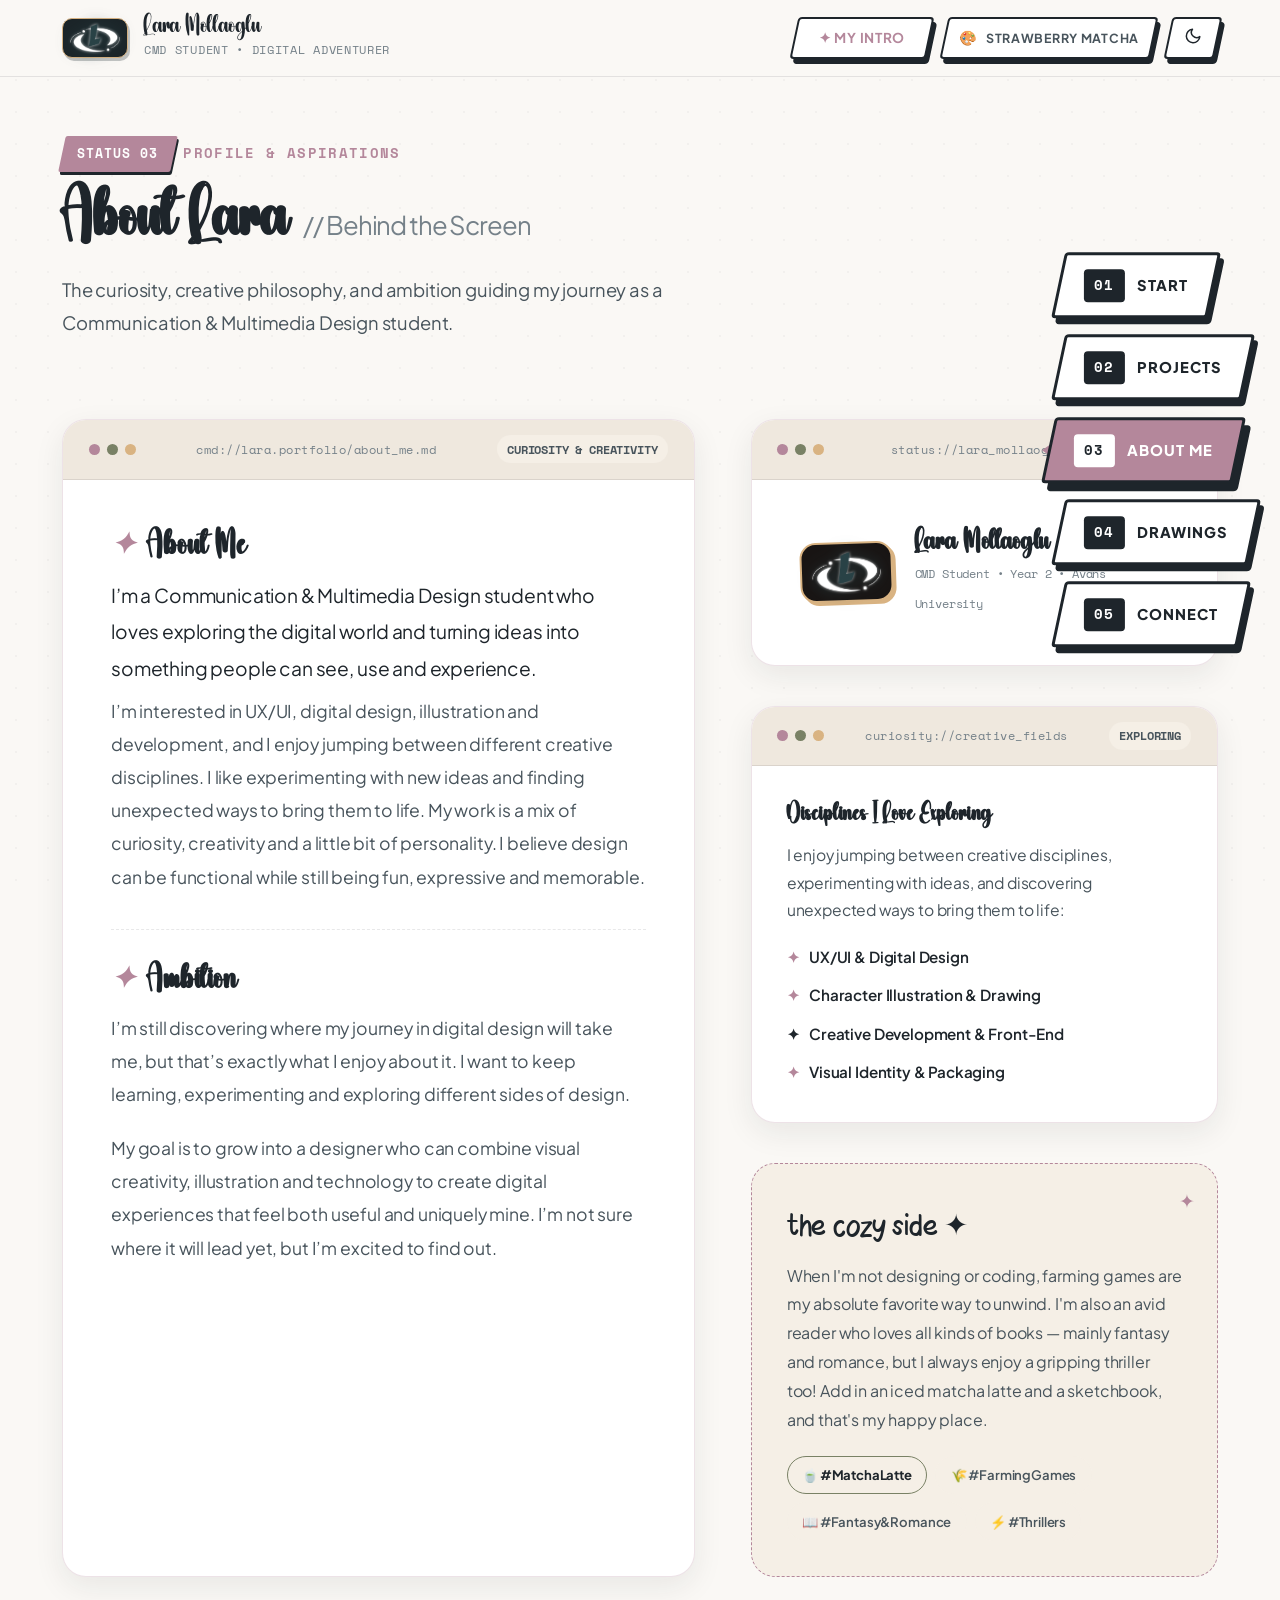
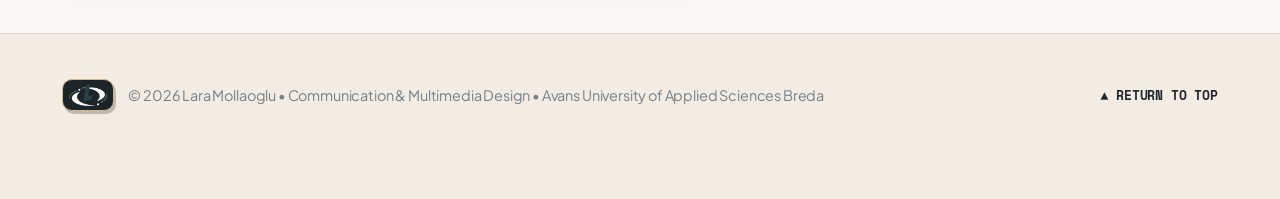
==== commit c526686d: "commit" ====
--- a/about.html
+++ b/about.html
@@ -2,7 +2,7 @@
 <html lang="en" data-theme="light">
 <head>
   <meta charset="UTF-8">
-  <meta name="viewport" content="width=device-width, initial-scale=1.0">
+  <meta name="viewport" content="width=device-width, initial-scale=1.0, viewport-fit=cover">
   <title>About Lara Mollaoglu — CMD Designer & Illustrator</title>
   <meta name="description" content="About Lara Mollaoglu — Communication & Multimedia Design student, illustrator, and digital adventurer.">
   <link rel="icon" type="image/png" href="images/logo.png">
@@ -38,8 +38,8 @@
         </button>
 
         <!-- Palette Switcher -->
-        <button class="ctrl-btn" id="paletteToggleBtn" title="Switch between 3 curated cafe palettes" style="padding: 0.45rem 0.85rem;">
-          <span id="paletteLabel" style="font-size: 0.78rem; font-weight: 700; color: var(--text-secondary);">Strawberry Matcha</span>
+        <button class="ctrl-btn" id="paletteToggleBtn" title="Switch between 3 curated cafe palettes">
+          <span id="paletteLabel">Strawberry Matcha</span>
         </button>
 
         <button class="ctrl-btn ctrl-btn-icon" id="themeToggleBtn" aria-label="Toggle theme">
@@ -173,7 +173,7 @@
               <span class="window-badge">ACTIVE</span>
             </div>
 
-            <div class="window-content" style="padding: 2.5rem;">
+            <div class="window-content">
               <div class="profile-card-header" style="margin-bottom: 0;">
                 <div class="profile-avatar-box">
                   <img src="images/logo.png" alt="Lara logo">
@@ -197,7 +197,7 @@
               <span class="window-title">curiosity://creative_fields</span>
               <span class="window-badge">EXPLORING</span>
             </div>
-            <div style="padding: 2.2rem;">
+            <div class="disciplines-card-body">
               <h3 style="font-family: var(--font-serif); font-size: 1.35rem; margin-bottom: 0.8rem; color: var(--text-primary);">
                 Disciplines I Love Exploring
               </h3>
--- a/css/style.css
+++ b/css/style.css
@@ -652,8 +652,66 @@
 }
 
 @media (max-width: 768px) {
+  .container {
+    padding: 0 1.25rem;
+  }
   .window-content {
-    padding: 1.85rem;
+    padding: 1.85rem 1.4rem;
+  }
+  .page-header-spacing {
+    padding-top: 6.8rem;
+    padding-bottom: 3rem;
+  }
+}
+
+@media (max-width: 600px) {
+  .container {
+    padding: 0 0.85rem;
+  }
+  .window-content {
+    padding: 1.25rem 0.95rem;
+  }
+  .page-header-spacing {
+    padding-top: 5.4rem;
+    padding-bottom: 2rem;
+  }
+  .section-header-block {
+    margin-bottom: 1.5rem;
+  }
+  .section-title {
+    font-size: clamp(1.75rem, 6.5vw, 2.3rem);
+    gap: 0.5rem;
+  }
+  .section-title span {
+    font-size: 1.05rem !important;
+  }
+  .section-title-sub {
+    font-size: 0.95rem;
+    line-height: 1.65;
+    margin-top: 0.5rem;
+  }
+  .window-titlebar {
+    padding: 0.75rem 1rem;
+  }
+  .window-title {
+    max-width: 48vw;
+    overflow: hidden;
+    text-overflow: ellipsis;
+    white-space: nowrap;
+    font-size: 0.72rem;
+  }
+  .window-badge {
+    font-size: 0.65rem;
+    padding: 0.15rem 0.5rem;
+  }
+}
+
+@media (max-width: 400px) {
+  .window-badge {
+    display: none;
+  }
+  .window-title {
+    max-width: 65vw;
   }
 }
 
@@ -811,6 +869,110 @@
   border-radius: 50%;
 }
 
+#paletteToggleBtn {
+  display: inline-flex;
+  align-items: center;
+  gap: 0.45rem;
+  padding: 0.45rem 0.85rem;
+}
+
+#paletteToggleBtn::before {
+  content: '🎨';
+  font-size: 0.9rem;
+}
+
+#paletteLabel {
+  font-size: 0.78rem;
+  font-weight: 700;
+  color: var(--text-secondary);
+}
+
+@media (max-width: 860px) {
+  #paletteLabel {
+    display: none !important;
+  }
+  #paletteToggleBtn {
+    width: 2.5rem;
+    height: 2.5rem;
+    padding: 0;
+    border-radius: 50%;
+    justify-content: center;
+  }
+}
+
+@media (max-width: 640px) {
+  .site-header {
+    height: 3.8rem;
+  }
+  .header-container {
+    padding: 0 0.75rem;
+  }
+  .brand-link {
+    gap: 0.6rem;
+    min-width: 0;
+  }
+  .brand-logo-frame {
+    width: 44px;
+    height: 30px;
+    padding: 2px 3px;
+    flex-shrink: 0;
+  }
+  .brand-logo-img {
+    height: 20px;
+  }
+  .brand-text-wrap {
+    min-width: 0;
+  }
+  .brand-name {
+    font-size: 1.05rem;
+    white-space: nowrap;
+    overflow: hidden;
+    text-overflow: ellipsis;
+  }
+  .brand-sub {
+    display: none;
+  }
+  .header-controls {
+    gap: 0.35rem;
+    flex-shrink: 0;
+  }
+  #replayIntroBtn {
+    width: 2.4rem;
+    height: 2.4rem;
+    padding: 0;
+    border-radius: 50%;
+    justify-content: center;
+  }
+  #replayIntroBtn span {
+    display: none;
+  }
+  #replayIntroBtn::before {
+    content: '☕';
+    font-size: 0.95rem;
+  }
+  #paletteToggleBtn {
+    width: 2.4rem;
+    height: 2.4rem;
+    padding: 0;
+    border-radius: 50%;
+    justify-content: center;
+  }
+  #paletteToggleBtn::before {
+    content: '🎨';
+    font-size: 0.95rem;
+  }
+  #paletteLabel {
+    display: none !important;
+  }
+  .ctrl-btn {
+    height: 2.4rem;
+  }
+  .ctrl-btn-icon {
+    width: 2.4rem;
+    height: 2.4rem;
+  }
+}
+
 /* ==========================================================================
    PERSONA 5 RIGHT-SIDE NAVIGATION DOCK (EXTRA BOLD, PROMINENT & PALETTE-REACTIVE)
    ========================================================================== */
@@ -949,25 +1111,26 @@
 @media (max-width: 1240px) {
   .p5-nav-dock {
     top: auto;
-    bottom: 1.2rem;
-    right: 50%;
-    transform: translateX(50%);
+    bottom: calc(1rem + env(safe-area-inset-bottom, 0px));
+    left: 50%;
+    right: auto;
+    transform: translateX(-50%);
     flex-direction: row;
     gap: 0.4rem;
     background: var(--nav-bg);
-    padding: 0.5rem 0.8rem;
+    padding: 0.45rem 0.65rem;
     border-radius: var(--radius-pill);
-    box-shadow: var(--shadow-lg);
+    box-shadow: var(--shadow-lg), 0 8px 30px rgba(0, 0, 0, 0.25);
     border: 1px solid var(--border-card);
-    backdrop-filter: blur(14px);
-    -webkit-backdrop-filter: blur(14px);
+    backdrop-filter: blur(16px);
+    -webkit-backdrop-filter: blur(16px);
     width: auto;
     max-width: 95vw;
-    overflow-x: auto;
+    z-index: 950;
   }
 
   .p5-nav-btn {
-    padding: 0.45rem 0.85rem;
+    padding: 0.42rem 0.75rem;
     font-size: 0.75rem;
     transform: none;
     box-shadow: none;
@@ -976,18 +1139,109 @@
 
   .p5-nav-btn-inner {
     transform: none;
-    gap: 0.3rem;
+    gap: 0.35rem;
   }
 
   .p5-nav-item:hover .p5-nav-btn,
   .p5-nav-item.active .p5-nav-btn {
     transform: translateY(-2px);
-    box-shadow: none;
+    box-shadow: 0 4px 12px rgba(0, 0, 0, 0.2);
     border-radius: var(--radius-pill);
   }
 
   .p5-nav-item::before {
     display: none;
+  }
+
+  main {
+    padding-bottom: calc(5rem + env(safe-area-inset-bottom, 0px));
+  }
+
+  .site-footer {
+    padding-bottom: calc(6.5rem + env(safe-area-inset-bottom, 0px));
+  }
+}
+
+/* Smartphone & Compact Tablet Navigation Dock (<= 768px) */
+@media (max-width: 768px) {
+  .p5-nav-dock {
+    bottom: calc(0.55rem + env(safe-area-inset-bottom, 0px));
+    left: 50%;
+    right: auto;
+    transform: translateX(-50%);
+    padding: 0.32rem 0.35rem;
+    gap: 0.25rem;
+    width: calc(100% - 1.2rem);
+    max-width: 480px;
+    justify-content: space-around;
+    border-radius: 14px;
+    overflow-x: visible;
+  }
+
+  .p5-nav-item {
+    flex: 1;
+    justify-content: center;
+    min-width: 0;
+  }
+
+  .p5-nav-btn {
+    padding: 0.4rem 0.15rem;
+    width: 100%;
+    justify-content: center;
+    border-width: 2px;
+    border-radius: 9px;
+  }
+
+  .p5-nav-btn-inner {
+    flex-direction: column;
+    gap: 0.15rem;
+    align-items: center;
+    justify-content: center;
+    width: 100%;
+  }
+
+  .p5-nav-num {
+    font-size: 0.66rem;
+    padding: 0.1rem 0.32rem;
+    line-height: 1;
+    border-radius: 3px;
+  }
+
+  .p5-nav-label {
+    font-size: 0.6rem;
+    letter-spacing: 0.02em;
+    line-height: 1.1;
+    white-space: nowrap;
+    overflow: hidden;
+    text-overflow: ellipsis;
+    max-width: 100%;
+  }
+
+  .p5-nav-item:hover .p5-nav-btn,
+  .p5-nav-item.active .p5-nav-btn {
+    transform: none;
+    border-radius: 9px;
+  }
+}
+
+/* Extra Small Phones (< 380px, e.g. iPhone SE) */
+@media (max-width: 380px) {
+  .p5-nav-dock {
+    padding: 0.25rem 0.15rem;
+    gap: 0.12rem;
+    width: calc(100% - 0.5rem);
+  }
+
+  .p5-nav-btn {
+    padding: 0.32rem 0.08rem;
+  }
+
+  .p5-nav-num {
+    font-size: 0.58rem;
+  }
+
+  .p5-nav-label {
+    font-size: 0.52rem;
   }
 }
 
@@ -1113,6 +1367,22 @@
   position: relative;
 }
 
+@media (max-width: 1024px) {
+  .hero-section {
+    padding-top: 6rem;
+    padding-bottom: 2.5rem;
+    min-height: auto;
+  }
+}
+
+@media (max-width: 640px) {
+  .hero-section {
+    padding-top: 4.8rem;
+    padding-bottom: 1.5rem;
+    min-height: auto;
+  }
+}
+
 .hero-grid {
   display: grid;
   grid-template-columns: 1.15fr 0.85fr;
@@ -1349,10 +1619,86 @@
 }
 
 @media (max-width: 860px) {
+  .showcase-titlebar {
+    padding: 0.75rem 1.2rem;
+    gap: 0.6rem;
+  }
+
+  .showcase-body {
+    grid-template-columns: 1.1fr 0.9fr;
+    gap: 1.8rem;
+    padding: 1.8rem 1.4rem;
+  }
+}
+
+@media (max-width: 720px) {
+  .showcase-titlebar {
+    flex-wrap: wrap;
+    padding: 0.65rem 0.85rem;
+  }
+
+  .showcase-titlebar-heading {
+    flex: 1 1 auto;
+  }
+
+  .showcase-project-switcher {
+    width: 100%;
+    justify-content: center;
+    margin-top: 0.2rem;
+  }
+
   .showcase-body {
     grid-template-columns: 1fr;
-    gap: 2rem;
-    padding: 1.8rem 1.4rem;
+    gap: 1.5rem;
+    padding: 1.25rem 0.95rem;
+  }
+
+  .showcase-stamp {
+    font-size: 0.72rem;
+  }
+
+  .showcase-sub {
+    display: none;
+  }
+
+  .showcase-badge {
+    font-size: 0.65rem;
+    padding: 0.15rem 0.4rem;
+  }
+
+  .project-pill-tab {
+    padding: 0.22rem 0.5rem;
+    font-size: 0.68rem;
+    gap: 0.3rem;
+  }
+
+  .project-switch-btn {
+    width: 28px;
+    height: 28px;
+    font-size: 0.7rem;
+  }
+
+  .showcase-title {
+    font-size: clamp(1.45rem, 6vw, 1.85rem);
+    margin-bottom: 0.8rem;
+    line-height: 1.22;
+  }
+
+  .showcase-desc {
+    font-size: 0.96rem;
+    line-height: 1.65;
+    margin-bottom: 1.2rem;
+  }
+
+  .showcase-footer-strip {
+    font-size: 0.75rem;
+    gap: 0.4rem;
+  }
+
+  .showcase-art-card {
+    max-width: 290px;
+    padding: 0.75rem;
+    margin: 0 auto;
   }
 }
 
@@ -1730,6 +2076,38 @@
   margin-top: auto;
 }
 
+@media (max-width: 560px) {
+  .girl-slide-drawer {
+    width: 100vw;
+    max-width: 100vw;
+    border-left: none;
+  }
+  .girl-drawer-header {
+    padding: 0.85rem 1rem;
+  }
+  .girl-drawer-heading {
+    font-size: 0.95rem;
+  }
+  .girl-drawer-body {
+    padding: 1rem 0.9rem;
+    gap: 1.1rem;
+    padding-bottom: calc(5.5rem + env(safe-area-inset-bottom, 0px));
+  }
+  .girl-drawer-art-img {
+    max-height: 250px;
+  }
+  .girl-drawer-headline {
+    font-size: 1.3rem;
+  }
+  .girl-drawer-text {
+    font-size: 0.9rem;
+    line-height: 1.6;
+  }
+  .spec-row {
+    font-size: 0.75rem;
+  }
+}
+
 .hero-status-strip {
   margin-top: 1.4rem;
   display: grid;
@@ -1810,6 +2188,14 @@
   height: 100%;
   object-fit: cover;
   display: block;
+}
+
+#openCozyGalleryCardTrigger {
+  background: #14121e;
+}
+
+#openCozyGalleryCardTrigger .spotlight-card-img {
+  object-fit: contain;
 }
 
 .hero-badge-overlay {
@@ -1969,6 +2355,40 @@
   padding: 2.2rem;
 }
 
+@media (max-width: 768px) {
+  .cafe-custom-modal {
+    padding: 0.75rem;
+  }
+  .cafe-modal-container {
+    max-height: 92vh;
+    width: 96vw;
+  }
+  .modal-window {
+    max-height: 92vh;
+  }
+  .modal-scrollable-content {
+    max-height: calc(92vh - 44px);
+    padding: 1.4rem 1.15rem;
+  }
+}
+
+@media (max-width: 600px) {
+  .cafe-custom-modal {
+    padding: 0.4rem 0.3rem;
+  }
+  .cafe-modal-container {
+    max-height: 94vh;
+    width: 98vw;
+  }
+  .modal-window {
+    max-height: 94vh;
+  }
+  .modal-scrollable-content {
+    max-height: calc(94vh - 44px);
+    padding: 1rem 0.8rem;
+  }
+}
+
 .modal-close-icon {
   background: transparent;
   border: none;
@@ -2081,6 +2501,41 @@
   width: 100%;
   height: 100%;
   object-fit: cover;
+}
+
+@media (max-width: 1024px) {
+  .main-stage-frame {
+    height: auto !important;
+    max-height: 44vh !important;
+    aspect-ratio: 16/10 !important;
+  }
+}
+
+@media (max-width: 600px) {
+  .main-stage-frame {
+    height: auto !important;
+    max-height: 35vh !important;
+    aspect-ratio: 4/3 !important;
+  }
+  .zoom-overlay-hint {
+    bottom: 0.5rem;
+    right: 0.5rem;
+    padding: 0.25rem 0.55rem;
+    font-size: 0.68rem;
+  }
+  .thumb-strip {
+    display: flex;
+    overflow-x: auto;
+    -webkit-overflow-scrolling: touch;
+    gap: 0.6rem;
+    padding-bottom: 0.45rem;
+    scroll-snap-type: x mandatory;
+  }
+  .thumb-item {
+    flex: 0 0 72px;
+    height: 72px;
+    scroll-snap-align: start;
+  }
 }
 
 /* ==========================================================================
@@ -2263,11 +2718,77 @@
   }
 }
 
+@media (max-width: 600px) {
+  .spotlight-card-hero {
+    aspect-ratio: 16/10;
+  }
+  .spotlight-title {
+    font-size: clamp(1.4rem, 5.5vw, 1.85rem);
+  }
+  .concept-callout {
+    padding: 1rem 1.15rem;
+    font-size: 0.95rem;
+  }
+  .project-specs-grid {
+    grid-template-columns: 1fr;
+    gap: 0.75rem;
+  }
+  .project-action-row {
+    flex-direction: column;
+    align-items: stretch;
+    gap: 0.65rem;
+  }
+  .pdf-link-btn {
+    width: 100%;
+    justify-content: center;
+    text-align: center;
+    font-size: 0.82rem;
+    padding: 0.65rem 0.9rem;
+  }
+  .brandbook-mode-bar {
+    flex-direction: column;
+    width: 100%;
+  }
+  .brandbook-mode-btn {
+    width: 100%;
+    justify-content: center;
+    text-align: center;
+    padding: 0.45rem 0.75rem;
+    font-size: 0.75rem;
+  }
+  .brandbook-nav-controls {
+    flex-wrap: wrap;
+    justify-content: center;
+    gap: 0.5rem;
+    padding: 0.45rem 0.6rem;
+  }
+  .brandbook-arrow-btn {
+    padding: 0.4rem 0.8rem;
+    font-size: 0.75rem;
+  }
+  .brandbook-page-badge {
+    font-size: 0.72rem;
+    padding: 0.25rem 0.65rem;
+  }
+  .future-projects-grid {
+    grid-template-columns: 1fr;
+  }
+  .upcoming-card {
+    padding: 1.5rem 1.2rem;
+  }
+}
+
 .future-projects-grid {
   display: grid;
   grid-template-columns: repeat(auto-fit, minmax(340px, 1fr));
   gap: 2.5rem;
   margin-top: 3rem;
+}
+
+@media (max-width: 500px) {
+  .future-projects-grid {
+    grid-template-columns: 1fr;
+  }
 }
 
 .upcoming-card {
@@ -2423,9 +2944,182 @@
   }
 }
 
+@media (max-width: 600px) {
+  .story-card-body {
+    gap: 1.5rem;
+  }
+  .story-heading {
+    font-size: 1.45rem;
+  }
+  .lead-paragraph {
+    font-size: 1.05rem;
+    line-height: 1.7;
+  }
+  .body-paragraph {
+    font-size: 0.98rem;
+    line-height: 1.7;
+  }
+  .profile-summary-window .window-content {
+    padding: 1.25rem 1rem !important;
+  }
+  .profile-avatar-box {
+    width: 76px;
+    height: 50px;
+    padding: 4px 6px;
+  }
+  .profile-name-title {
+    font-size: 1.3rem;
+  }
+  .profile-card-header {
+    gap: 1rem;
+  }
+  .cozy-note-card {
+    padding: 1.4rem 1.1rem;
+  }
+  .cozy-note-title {
+    font-size: 1.5rem;
+  }
+  .disciplines-card-body {
+    padding: 1.25rem 1rem !important;
+  }
+}
+
+.disciplines-card-body {
+  padding: 2.2rem;
+}
+
 /* ==========================================================================
-   ILLUSTRATIONS GALLERY (EMPTY STATE)
+   ILLUSTRATIONS GALLERY (KARATRYS & SYLVARA)
    ========================================================================== */
+.illustrations-grid {
+  display: grid;
+  grid-template-columns: repeat(2, 1fr);
+  gap: 2.4rem;
+  margin-bottom: 2.5rem;
+}
+
+@media (max-width: 700px) {
+  .illustrations-grid {
+    grid-template-columns: 1fr;
+    gap: 1.8rem;
+  }
+}
+
+.illustration-card {
+  border-radius: var(--radius-xl);
+  overflow: hidden;
+  display: flex;
+  flex-direction: column;
+  transition: transform var(--trans-p5), box-shadow var(--trans-p5);
+}
+
+.illustration-card:hover {
+  transform: translateY(-4px);
+  box-shadow: var(--shadow-xl);
+}
+
+.illustration-card-content {
+  padding: 1.8rem;
+  display: flex;
+  flex-direction: column;
+  gap: 1.5rem;
+  height: 100%;
+}
+
+.illustration-media-frame {
+  position: relative;
+  border-radius: var(--radius-lg);
+  overflow: hidden;
+  border: 1px solid var(--border-subtle);
+  background: #110f17;
+  aspect-ratio: 4/5;
+  max-height: 520px;
+  display: flex;
+  align-items: center;
+  justify-content: center;
+  cursor: pointer;
+  box-shadow: var(--shadow-md);
+  transition: border-color var(--trans-fast), box-shadow var(--trans-fast);
+}
+
+[data-theme="dark"] .illustration-media-frame {
+  background: #0c0a10;
+}
+
+.illustration-media-frame:hover {
+  border-color: var(--c-primary);
+  box-shadow: 0 8px 24px rgba(0, 0, 0, 0.25);
+}
+
+.illustration-img {
+  width: 100%;
+  height: 100%;
+  object-fit: contain;
+  display: block;
+  transition: transform var(--trans-p5);
+}
+
+.illustration-media-frame:hover .illustration-img {
+  transform: scale(1.03);
+}
+
+.illustration-info {
+  display: flex;
+  flex-direction: column;
+  gap: 0.9rem;
+  flex: 1;
+}
+
+.illustration-title {
+  font-family: var(--font-serif);
+  font-size: clamp(1.65rem, 2.6vw, 2.2rem);
+  line-height: 1.2;
+  color: var(--text-primary);
+}
+
+.illustration-desc {
+  font-size: 1.02rem;
+  line-height: 1.75;
+  color: var(--text-secondary);
+}
+
+.illustration-action-row {
+  margin-top: auto;
+  padding-top: 0.8rem;
+}
+
+.illustration-zoom-btn {
+  font-size: 0.84rem;
+  padding: 0.75rem 1.4rem;
+}
+
+@media (max-width: 700px) {
+  .illustration-card-content {
+    padding: 1.15rem 0.95rem;
+    gap: 1.2rem;
+  }
+
+  .illustration-media-frame {
+    aspect-ratio: 3/4;
+    max-height: 48vh;
+  }
+
+  .illustration-title {
+    font-size: 1.45rem;
+  }
+
+  .illustration-desc {
+    font-size: 0.95rem;
+    line-height: 1.65;
+  }
+
+  .illustration-action-row .btn-p5 {
+    width: 100%;
+    justify-content: center;
+    text-align: center;
+  }
+}
+
 .empty-gallery-container {
   background: var(--bg-card);
   border: 2px dashed var(--border-card);
@@ -2442,6 +3136,25 @@
   transition: all var(--trans-base);
 }
 
+@media (max-width: 600px) {
+  .empty-gallery-container {
+    padding: 2.8rem 1.1rem;
+  }
+  .empty-icon-box {
+    width: 64px;
+    height: 64px;
+    margin-bottom: 1.2rem;
+  }
+  .empty-gallery-title {
+    font-size: 1.55rem;
+  }
+  .empty-gallery-desc {
+    font-size: 0.98rem;
+    line-height: 1.65;
+    margin-bottom: 1.4rem;
+  }
+}
+
 .empty-gallery-container:hover {
   border-color: var(--c-primary);
   box-shadow: var(--shadow-md);
@@ -2498,6 +3211,10 @@
   border-radius: var(--radius-xl);
   position: relative;
   overflow: hidden;
+}
+
+.contact-card-window .window-content {
+  padding: 3rem;
 }
 
 .contact-banner-grid {
@@ -2687,9 +3404,67 @@
 }
 
 @media (max-width: 860px) {
+  .contact-card-window .window-content {
+    padding: 2rem 1.6rem;
+  }
+
   .contact-banner-grid {
     grid-template-columns: 1fr;
     gap: 2.5rem;
+  }
+}
+
+@media (max-width: 600px) {
+  .contact-card-window .window-content {
+    padding: 1.25rem 0.95rem !important;
+  }
+
+  .contact-title {
+    font-size: clamp(1.75rem, 6.5vw, 2.2rem);
+    margin-bottom: 1rem;
+  }
+
+  .contact-desc {
+    font-size: 0.98rem;
+    line-height: 1.65;
+    margin-bottom: 1.4rem;
+  }
+
+  .contact-actions-row {
+    flex-direction: column;
+    align-items: stretch;
+    gap: 0.75rem;
+  }
+
+  .contact-actions-row .btn-p5,
+  .contact-actions-row .btn-secondary {
+    width: 100%;
+    justify-content: center;
+    text-align: center;
+  }
+
+  .contact-status-card {
+    margin-top: 1.4rem;
+    padding: 1rem;
+  }
+
+  .contact-link-card,
+  .contact-link-row {
+    padding: 0.85rem 1rem;
+  }
+
+  .contact-link-left {
+    min-width: 0;
+    gap: 0.75rem;
+  }
+
+  .contact-link-text-block {
+    min-width: 0;
+  }
+
+  .link-platform {
+    word-break: break-all;
+    overflow-wrap: anywhere;
   }
 }
 
@@ -2708,6 +3483,22 @@
   align-items: center;
   flex-wrap: wrap;
   gap: 1.5rem;
+}
+
+@media (max-width: 640px) {
+  .footer-content-row {
+    flex-direction: column;
+    text-align: center;
+    gap: 1.2rem;
+    justify-content: center;
+    align-items: center;
+  }
+
+  .footer-content-row > div {
+    flex-direction: column;
+    align-items: center;
+    text-align: center;
+  }
 }
 
 .footer-copy {
@@ -2822,3 +3613,22 @@
   color: var(--c-rose);
   transform: rotate(90deg) scale(1.15);
 }
+
+@media (max-width: 600px) {
+  .lightbox-modal {
+    padding: 0.75rem;
+  }
+  .lightbox-close-btn {
+    top: 0.6rem;
+    right: 0.8rem;
+    position: fixed;
+    font-size: 2.2rem;
+    z-index: 1010;
+  }
+  .lightbox-title {
+    font-size: 1.15rem;
+  }
+  .lightbox-desc {
+    font-size: 0.85rem;
+  }
+}
--- a/css/animations.css
+++ b/css/animations.css
@@ -784,3 +784,50 @@
   animation: p5FooterSlideIn 0.38s cubic-bezier(0.16, 1, 0.3, 1) 0.2s forwards;
 }
 
+/* Responsive Intro Modal on Smartphones (< 600px) */
+@media (max-width: 600px) {
+  .p5-intro-overlay {
+    padding: 1rem 0.75rem;
+  }
+  .cafe-bookmark-wrapper {
+    max-width: 100%;
+  }
+  .bookmark-backdrop-ribbon {
+    width: 220px;
+  }
+  .cafe-menu-card {
+    padding: 2.2rem 1.35rem 1.8rem;
+    max-height: calc(100vh - 2.5rem);
+    overflow-y: auto;
+    border-radius: 16px;
+  }
+  .cafe-menu-stamp-row {
+    margin-bottom: 1.4rem;
+    gap: 0.6rem;
+  }
+  .cafe-menu-brand-wrap {
+    gap: 0.8rem;
+    margin-bottom: 1.2rem;
+  }
+  .cafe-menu-brand-frame {
+    width: 52px;
+    height: 34px;
+  }
+  .cafe-menu-title {
+    font-size: 1.55rem;
+    margin-bottom: 0.8rem;
+  }
+  .cafe-menu-lead {
+    font-size: 1rem;
+    line-height: 1.6;
+    margin-bottom: 1.3rem;
+  }
+  .cafe-enter-btn {
+    width: 100%;
+    padding: 0.85rem 1rem;
+    font-size: 0.88rem;
+    justify-content: center;
+  }
+}
+
+
